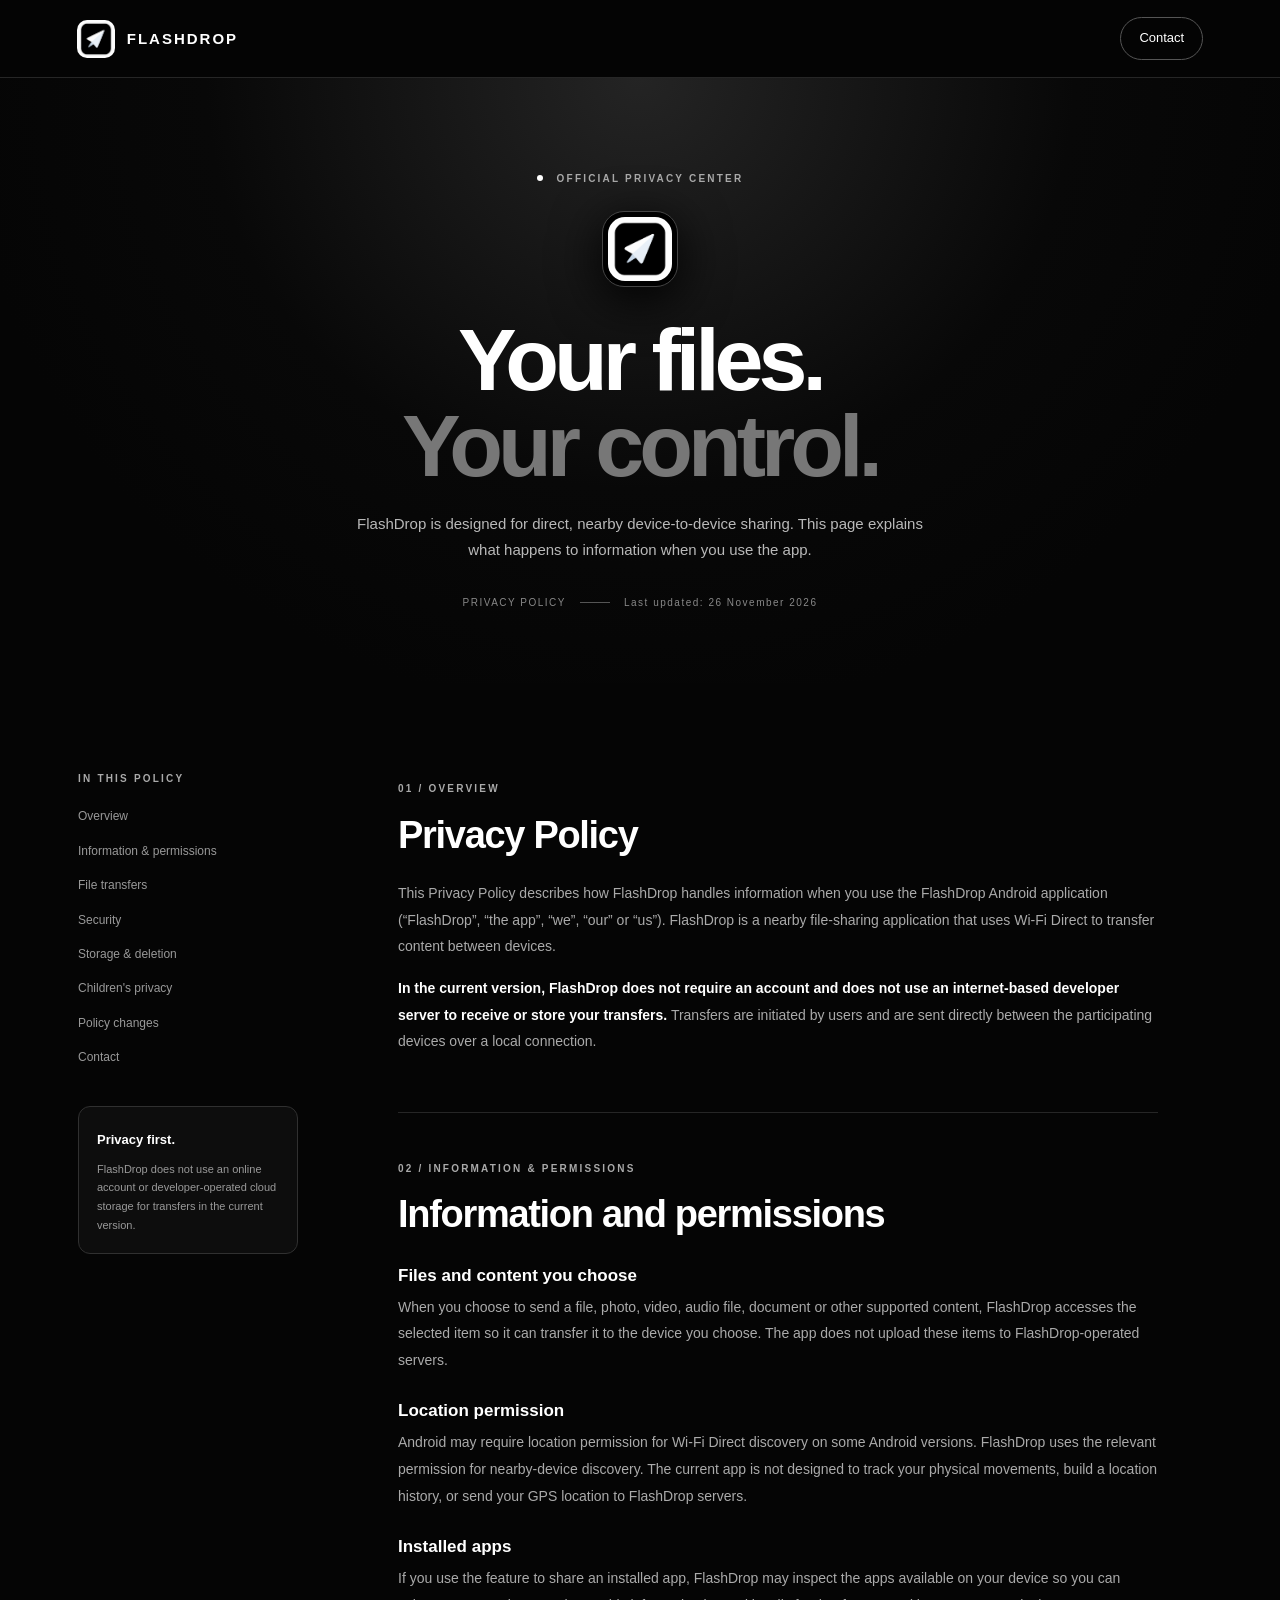
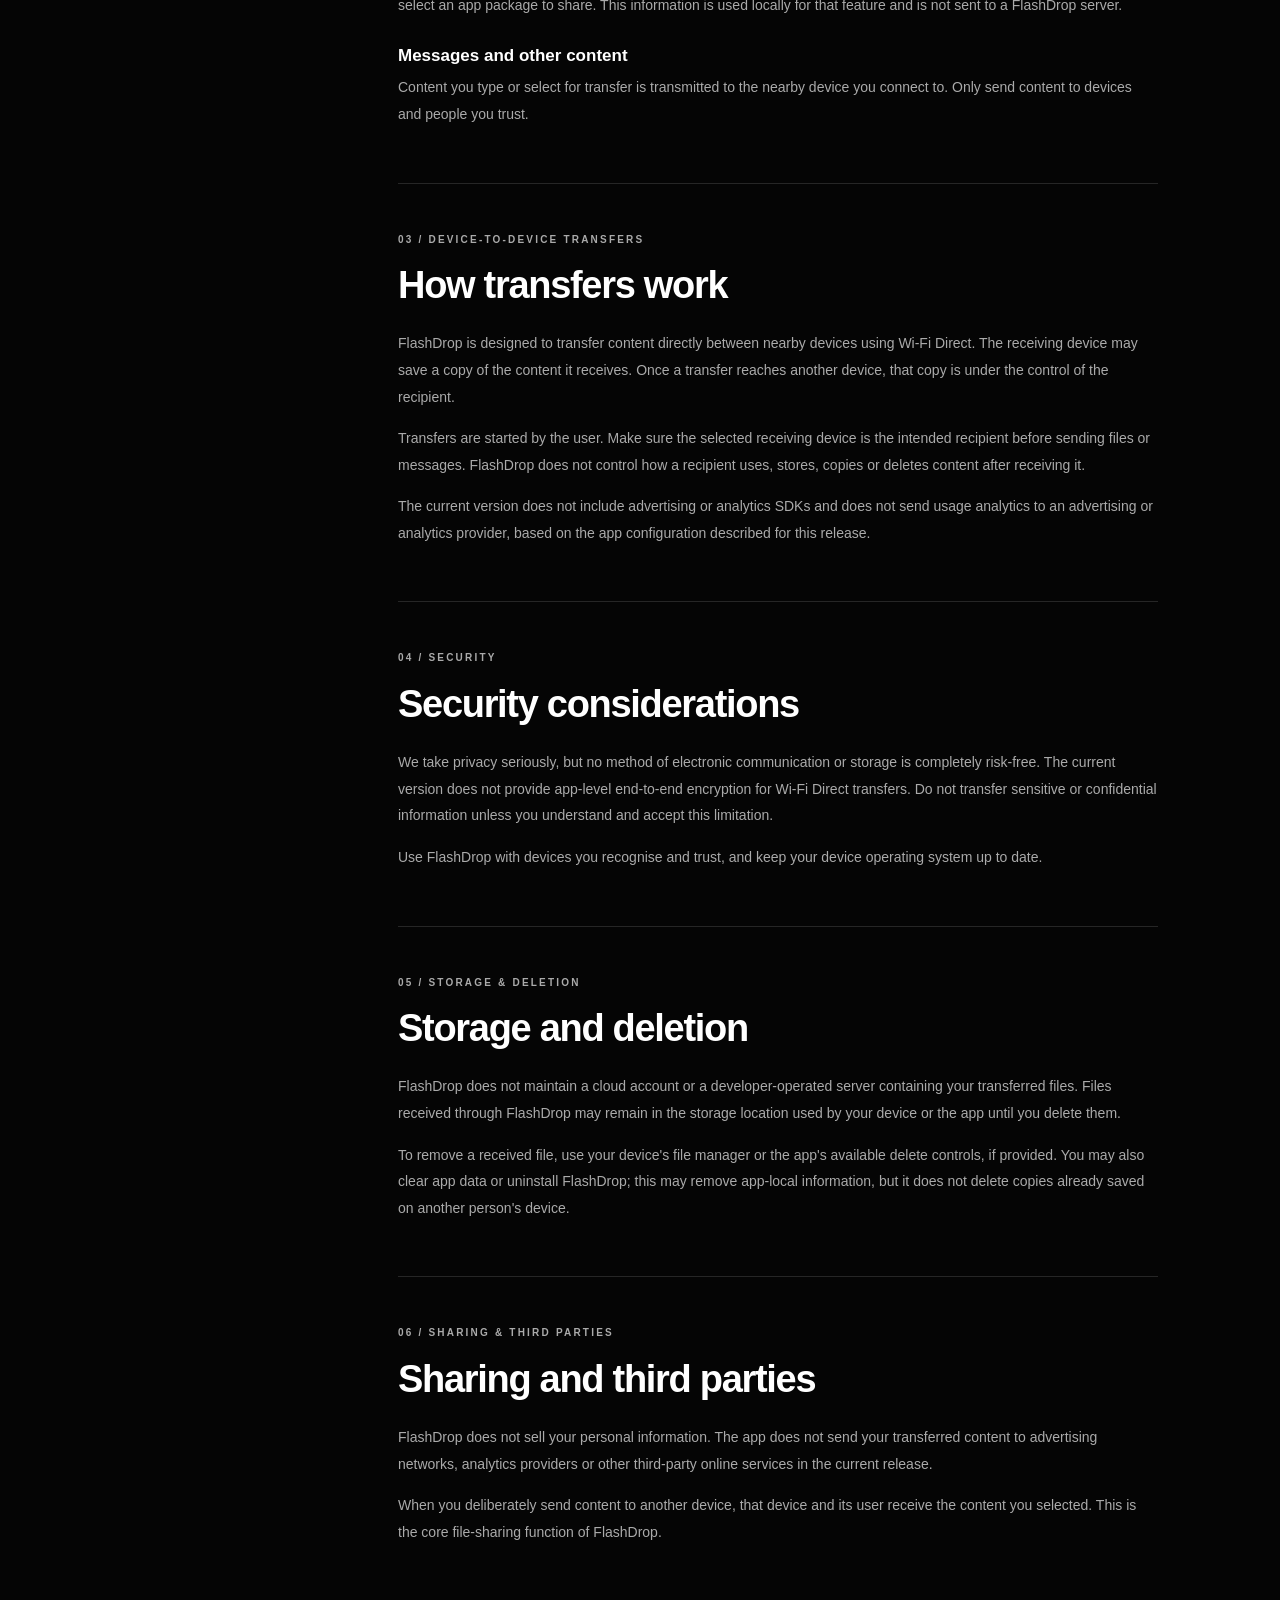
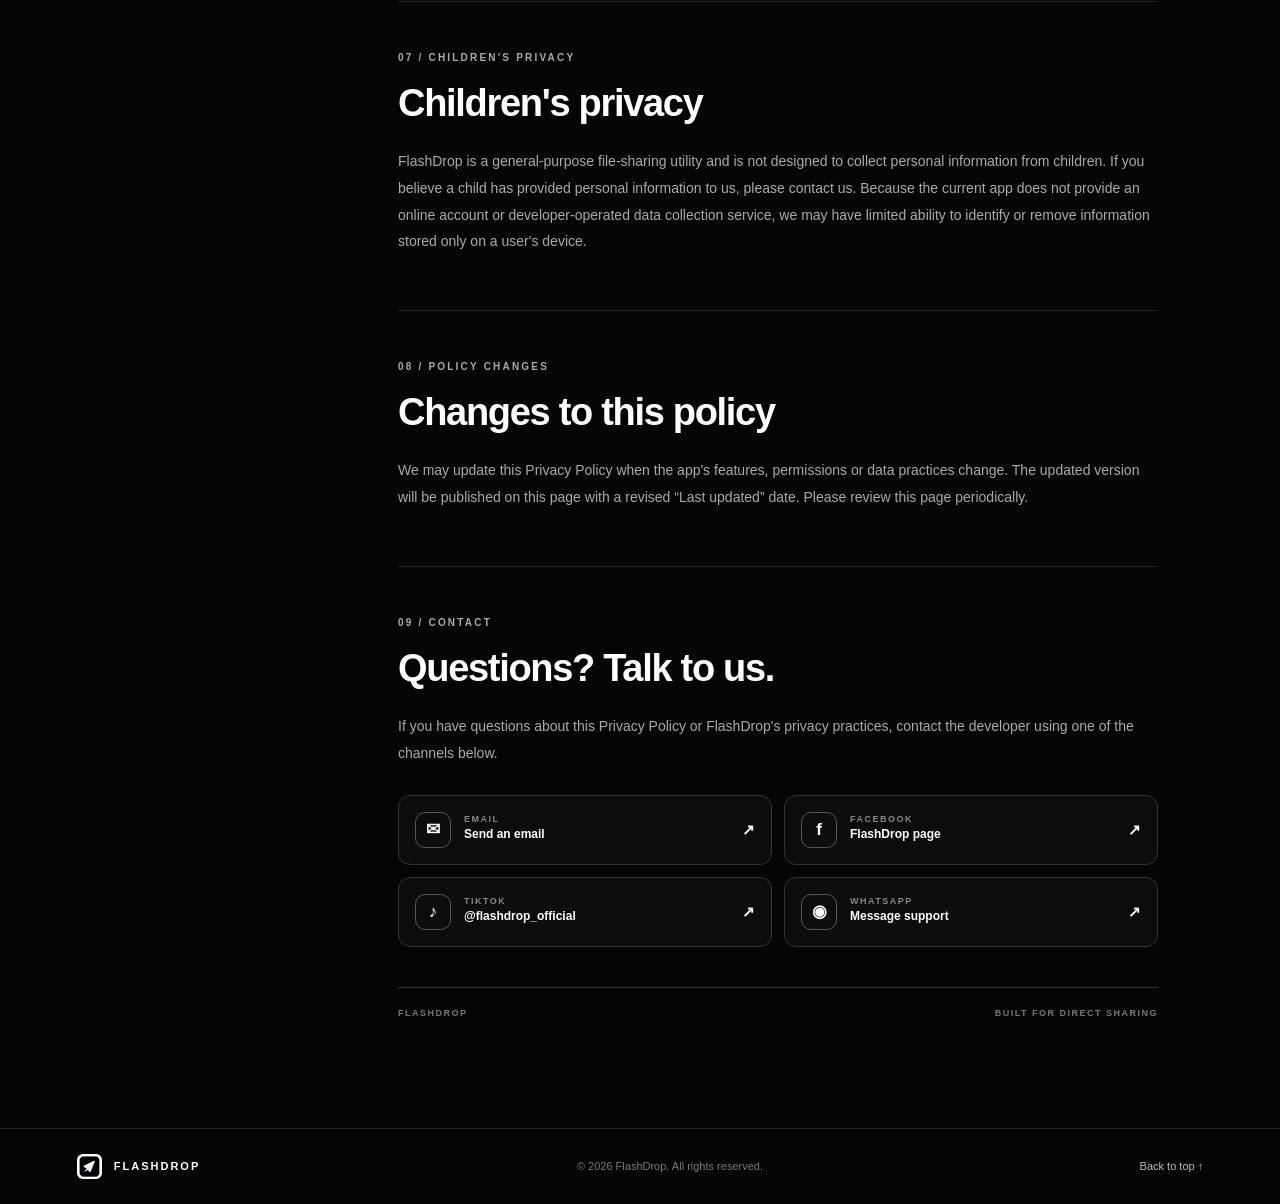
==== index.html @ a014af08 "Initial commit" ====
<!DOCTYPE html>
<html lang="en">
<head>
  <meta charset="UTF-8">
  <meta name="viewport" content="width=device-width, initial-scale=1.0">
  <meta name="theme-color" content="#000000">
  <meta name="description" content="FlashDrop Privacy Policy — learn how FlashDrop handles information and peer-to-peer file transfers.">
  <title>Privacy Policy | FlashDrop</title>
  <link rel="icon" href="assets/flashdrop-logo.jpg">
  <link rel="stylesheet" href="styles.css">
</head>
<body>
  <header class="topbar">
    <a class="brand" href="#top" aria-label="FlashDrop home">
      <img src="assets/flashdrop-logo.jpg" alt="FlashDrop logo">
      <span>FLASHDROP</span>
    </a>
    <a class="top-link" href="#contact">Contact</a>
  </header>

  <main id="top">
    <section class="hero">
      <div class="eyebrow"><span class="dot"></span> OFFICIAL PRIVACY CENTER</div>
      <div class="hero-mark"><img src="assets/flashdrop-logo.jpg" alt="FlashDrop app logo"></div>
      <h1>Your files.<br><span>Your control.</span></h1>
      <p class="hero-copy">FlashDrop is designed for direct, nearby device-to-device sharing. This page explains what happens to information when you use the app.</p>
      <div class="hero-meta"><span>PRIVACY POLICY</span><span class="meta-line"></span><span>Last updated: 26 November 2026</span></div>
    </section>

    <section class="policy-wrap">
      <aside class="side-note">
        <div class="side-label">IN THIS POLICY</div>
        <a href="#overview">Overview</a>
        <a href="#information">Information & permissions</a>
        <a href="#transfers">File transfers</a>
        <a href="#security">Security</a>
        <a href="#retention">Storage & deletion</a>
        <a href="#children">Children's privacy</a>
        <a href="#changes">Policy changes</a>
        <a href="#contact">Contact</a>
        <div class="side-card"><strong>Privacy first.</strong><p>FlashDrop does not use an online account or developer-operated cloud storage for transfers in the current version.</p></div>
      </aside>

      <article class="policy">
        <div class="policy-intro" id="overview">
          <span class="section-number">01 / OVERVIEW</span>
          <h2>Privacy Policy</h2>
          <p>This Privacy Policy describes how FlashDrop handles information when you use the FlashDrop Android application (“FlashDrop”, “the app”, “we”, “our” or “us”). FlashDrop is a nearby file-sharing application that uses Wi-Fi Direct to transfer content between devices.</p>
          <p><strong>In the current version, FlashDrop does not require an account and does not use an internet-based developer server to receive or store your transfers.</strong> Transfers are initiated by users and are sent directly between the participating devices over a local connection.</p>
        </div>

        <section id="information">
          <span class="section-number">02 / INFORMATION & PERMISSIONS</span>
          <h2>Information and permissions</h2>
          <h3>Files and content you choose</h3>
          <p>When you choose to send a file, photo, video, audio file, document or other supported content, FlashDrop accesses the selected item so it can transfer it to the device you choose. The app does not upload these items to FlashDrop-operated servers.</p>
          <h3>Location permission</h3>
          <p>Android may require location permission for Wi-Fi Direct discovery on some Android versions. FlashDrop uses the relevant permission for nearby-device discovery. The current app is not designed to track your physical movements, build a location history, or send your GPS location to FlashDrop servers.</p>
          <h3>Installed apps</h3>
          <p>If you use the feature to share an installed app, FlashDrop may inspect the apps available on your device so you can select an app package to share. This information is used locally for that feature and is not sent to a FlashDrop server.</p>
          <h3>Messages and other content</h3>
          <p>Content you type or select for transfer is transmitted to the nearby device you connect to. Only send content to devices and people you trust.</p>
        </section>

        <section id="transfers">
          <span class="section-number">03 / DEVICE-TO-DEVICE TRANSFERS</span>
          <h2>How transfers work</h2>
          <p>FlashDrop is designed to transfer content directly between nearby devices using Wi-Fi Direct. The receiving device may save a copy of the content it receives. Once a transfer reaches another device, that copy is under the control of the recipient.</p>
          <p>Transfers are started by the user. Make sure the selected receiving device is the intended recipient before sending files or messages. FlashDrop does not control how a recipient uses, stores, copies or deletes content after receiving it.</p>
          <p>The current version does not include advertising or analytics SDKs and does not send usage analytics to an advertising or analytics provider, based on the app configuration described for this release.</p>
        </section>

        <section id="security">
          <span class="section-number">04 / SECURITY</span>
          <h2>Security considerations</h2>
          <p>We take privacy seriously, but no method of electronic communication or storage is completely risk-free. The current version does not provide app-level end-to-end encryption for Wi-Fi Direct transfers. Do not transfer sensitive or confidential information unless you understand and accept this limitation.</p>
          <p>Use FlashDrop with devices you recognise and trust, and keep your device operating system up to date.</p>
        </section>

        <section id="retention">
          <span class="section-number">05 / STORAGE & DELETION</span>
          <h2>Storage and deletion</h2>
          <p>FlashDrop does not maintain a cloud account or a developer-operated server containing your transferred files. Files received through FlashDrop may remain in the storage location used by your device or the app until you delete them.</p>
          <p>To remove a received file, use your device's file manager or the app's available delete controls, if provided. You may also clear app data or uninstall FlashDrop; this may remove app-local information, but it does not delete copies already saved on another person's device.</p>
        </section>

        <section id="sharing">
          <span class="section-number">06 / SHARING & THIRD PARTIES</span>
          <h2>Sharing and third parties</h2>
          <p>FlashDrop does not sell your personal information. The app does not send your transferred content to advertising networks, analytics providers or other third-party online services in the current release.</p>
          <p>When you deliberately send content to another device, that device and its user receive the content you selected. This is the core file-sharing function of FlashDrop.</p>
        </section>

        <section id="children">
          <span class="section-number">07 / CHILDREN'S PRIVACY</span>
          <h2>Children's privacy</h2>
          <p>FlashDrop is a general-purpose file-sharing utility and is not designed to collect personal information from children. If you believe a child has provided personal information to us, please contact us. Because the current app does not provide an online account or developer-operated data collection service, we may have limited ability to identify or remove information stored only on a user's device.</p>
        </section>

        <section id="changes">
          <span class="section-number">08 / POLICY CHANGES</span>
          <h2>Changes to this policy</h2>
          <p>We may update this Privacy Policy when the app's features, permissions or data practices change. The updated version will be published on this page with a revised “Last updated” date. Please review this page periodically.</p>
        </section>

        <section id="contact" class="contact-section">
          <span class="section-number">09 / CONTACT</span>
          <h2>Questions? Talk to us.</h2>
          <p>If you have questions about this Privacy Policy or FlashDrop's privacy practices, contact the developer using one of the channels below.</p>
          <div class="contact-grid">
            <a class="contact-card" href="mailto:chamathneranjana854@gmail.com"><span class="contact-icon">✉</span><span><small>EMAIL</small><strong>Send an email</strong></span><b>↗</b></a>
            <a class="contact-card" href="https://www.facebook.com/profile.php?id=61594987511247" target="_blank" rel="noopener noreferrer"><span class="contact-icon">f</span><span><small>FACEBOOK</small><strong>FlashDrop page</strong></span><b>↗</b></a>
            <a class="contact-card" href="https://www.tiktok.com/@flashdrop_official" target="_blank" rel="noopener noreferrer"><span class="contact-icon">♪</span><span><small>TIKTOK</small><strong>@flashdrop_official</strong></span><b>↗</b></a>
            <a class="contact-card" href="https://wa.me/94726200190" target="_blank" rel="noopener noreferrer"><span class="contact-icon">◉</span><span><small>WHATSAPP</small><strong>Message support</strong></span><b>↗</b></a>
          </div>
        </section>
        <div class="policy-end"><span>FLASHDROP</span><span>BUILT FOR DIRECT SHARING</span></div>
      </article>
    </section>
  </main>

  <footer class="footer">
    <a class="footer-brand" href="#top"><img src="assets/flashdrop-logo.jpg" alt=""><span>FLASHDROP</span></a>
    <span>© <span id="year">2026</span> FlashDrop. All rights reserved.</span>
    <a href="#top">Back to top ↑</a>
  </footer>
  <script src="script.js"></script>
</body>
</html>
---- styles.css ----
:root{--black:#050505;--white:#fff;--muted:#a4a4a4;--line:#262626;--panel:#101010}
*{box-sizing:border-box}html{scroll-behavior:smooth;scroll-padding-top:90px}body{margin:0;background:var(--black);color:var(--white);font-family:Arial,Helvetica,sans-serif;line-height:1.7}a{color:inherit;text-decoration:none}.topbar{height:78px;padding:0 max(6vw,24px);display:flex;align-items:center;justify-content:space-between;border-bottom:1px solid var(--line);position:sticky;top:0;background:rgba(5,5,5,.94);backdrop-filter:blur(14px);z-index:10}.brand,.footer-brand{display:flex;align-items:center;gap:12px;font:700 15px Arial,Helvetica,sans-serif;letter-spacing:2px}.brand img{width:38px;height:38px;object-fit:cover;border-radius:10px}.top-link{font-size:13px;border:1px solid #555;padding:9px 18px;border-radius:30px;transition:.2s}.top-link:hover{background:#fff;color:#000}.hero{min-height:560px;padding:95px 24px 75px;text-align:center;display:flex;align-items:center;flex-direction:column;justify-content:center;background:radial-gradient(ellipse at 50% 0%,#242424 0%,#080808 48%,#050505 75%)}.eyebrow,.section-number,.side-label{font:600 10px Arial,Helvetica,sans-serif;letter-spacing:2.2px;color:#aaa}.dot{display:inline-block;width:6px;height:6px;background:#fff;border-radius:50%;margin:0 9px 1px 0}.hero-mark{width:76px;height:76px;border:1px solid #444;border-radius:22px;padding:5px;margin:27px 0 20px;background:#000;box-shadow:0 12px 50px #000}.hero-mark img{width:100%;height:100%;object-fit:cover;border-radius:17px}.hero h1{font:700 clamp(48px,8vw,88px)/.98 Arial,Helvetica,sans-serif;letter-spacing:-5px;margin:10px 0 22px}.hero h1 span{color:#777}.hero-copy{max-width:590px;color:#b9b9b9;font-size:15px;margin:0 auto}.hero-meta{display:flex;align-items:center;gap:14px;margin-top:35px;color:#888;font:500 10px Arial,Helvetica,sans-serif;letter-spacing:1.5px}.meta-line{height:1px;width:30px;background:#555}.policy-wrap{max-width:1180px;margin:0 auto;padding:90px 28px 110px;display:grid;grid-template-columns:220px minmax(0,760px);gap:100px;align-items:start}.side-note{position:sticky;top:112px;display:flex;flex-direction:column;gap:14px}.side-label{margin-bottom:8px}.side-note>a{font-size:12px;color:#999;transition:.2s}.side-note>a:hover{color:#fff;transform:translateX(3px)}.side-card{margin-top:24px;padding:18px;border:1px solid #303030;border-radius:12px;background:#0d0d0d}.side-card strong{font:600 13px Arial,Helvetica,sans-serif}.side-card p{font-size:11px;color:#999;margin:8px 0 0;line-height:1.7}.policy-intro{padding-bottom:42px;border-bottom:1px solid var(--line)}.policy h2{font:600 clamp(27px,4vw,38px)/1.2 Arial,Helvetica,sans-serif;letter-spacing:-1.3px;margin:12px 0 22px}.policy h3{font:600 17px Arial,Helvetica,sans-serif;margin:28px 0 8px}.policy p{font-size:14px;color:#aaa;line-height:1.9;margin:0 0 15px}.policy p strong{color:#fff;font-weight:600}.policy>section{padding:40px 0;border-bottom:1px solid var(--line)}.contact-section{border-bottom:0!important}.contact-grid{display:grid;grid-template-columns:1fr 1fr;gap:12px;margin-top:28px}.contact-card{display:flex;align-items:center;gap:13px;border:1px solid #333;border-radius:12px;padding:16px;background:#0c0c0c;transition:.2s}.contact-card:hover{background:#fff;color:#000;border-color:#fff;transform:translateY(-3px)}.contact-icon{width:36px;height:36px;border:1px solid #555;border-radius:10px;display:grid;place-items:center;font:700 17px Arial,Helvetica,sans-serif;flex-shrink:0}.contact-card>span:nth-child(2){display:flex;flex-direction:column;min-width:0}.contact-card small{font:600 9px Arial,Helvetica,sans-serif;letter-spacing:1.5px;color:#888}.contact-card strong{font-size:12px;white-space:nowrap;overflow:hidden;text-overflow:ellipsis}.contact-card>b{margin-left:auto;font-size:15px}.contact-card:hover small{color:#555}.policy-end{display:flex;justify-content:space-between;border-top:1px solid #333;padding-top:20px;color:#777;font:600 9px Arial,Helvetica,sans-serif;letter-spacing:1.5px}.footer{border-top:1px solid var(--line);padding:25px max(6vw,24px);display:flex;align-items:center;justify-content:space-between;color:#777;font-size:11px}.footer-brand{font-size:11px;color:#fff}.footer-brand img{width:25px;height:25px;border-radius:6px;object-fit:cover}.footer>a:last-child{color:#bbb}.footer>a:last-child:hover{color:#fff}
@media(max-width:800px){.policy-wrap{grid-template-columns:1fr;gap:45px;padding:60px 23px 75px}.side-note{position:static;display:grid;grid-template-columns:repeat(2,1fr);gap:10px 20px;padding:18px;border:1px solid #292929;border-radius:12px}.side-label{grid-column:1/-1}.side-note>a{font-size:11px}.side-card{grid-column:1/-1;margin-top:8px}.hero{min-height:500px;padding-top:75px}.hero h1{letter-spacing:-3px}.footer{gap:14px;flex-wrap:wrap}.footer>span{order:3;width:100%}}
@media(max-width:480px){.topbar{height:66px}.brand{font-size:13px}.hero{min-height:470px}.hero-copy{font-size:13px}.hero-meta{font-size:8px;gap:8px}.contact-grid{grid-template-columns:1fr}.policy p{font-size:13px}.policy-wrap{padding-left:18px;padding-right:18px}.footer{padding:22px 18px}}
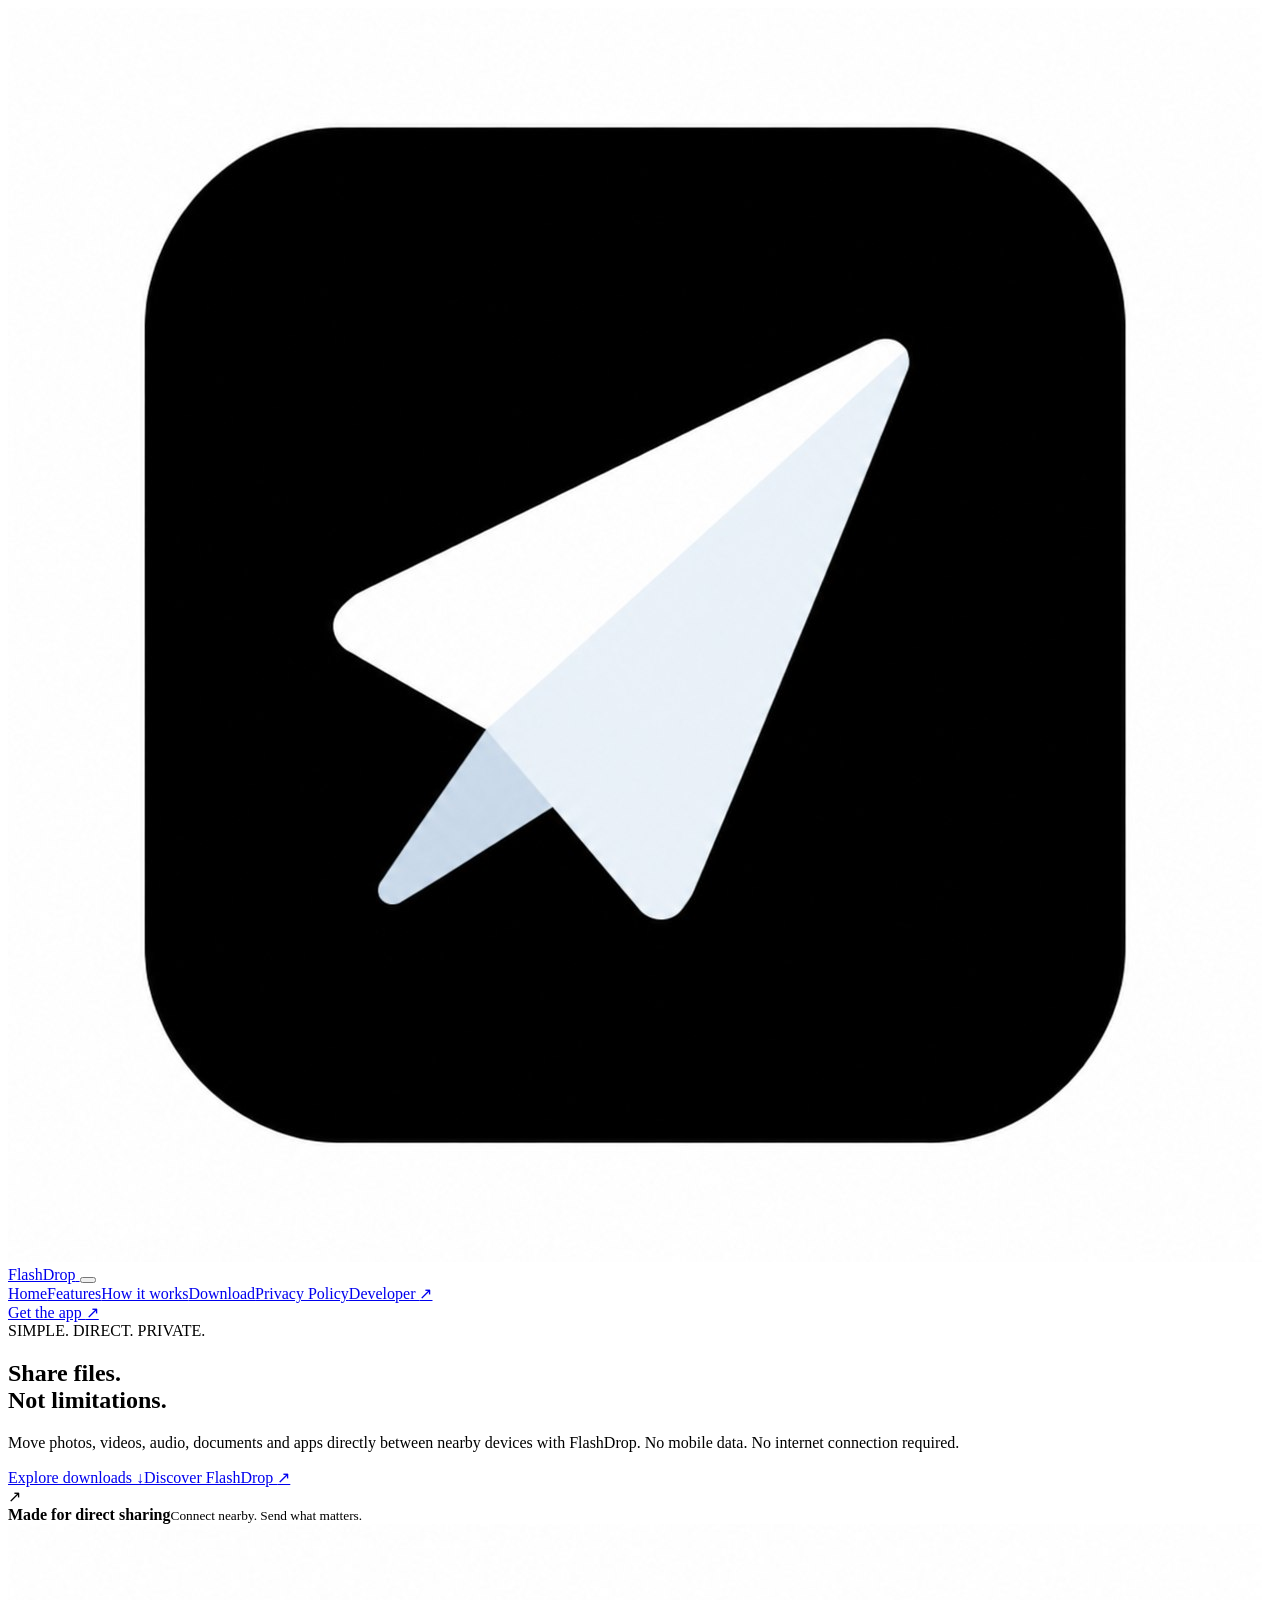
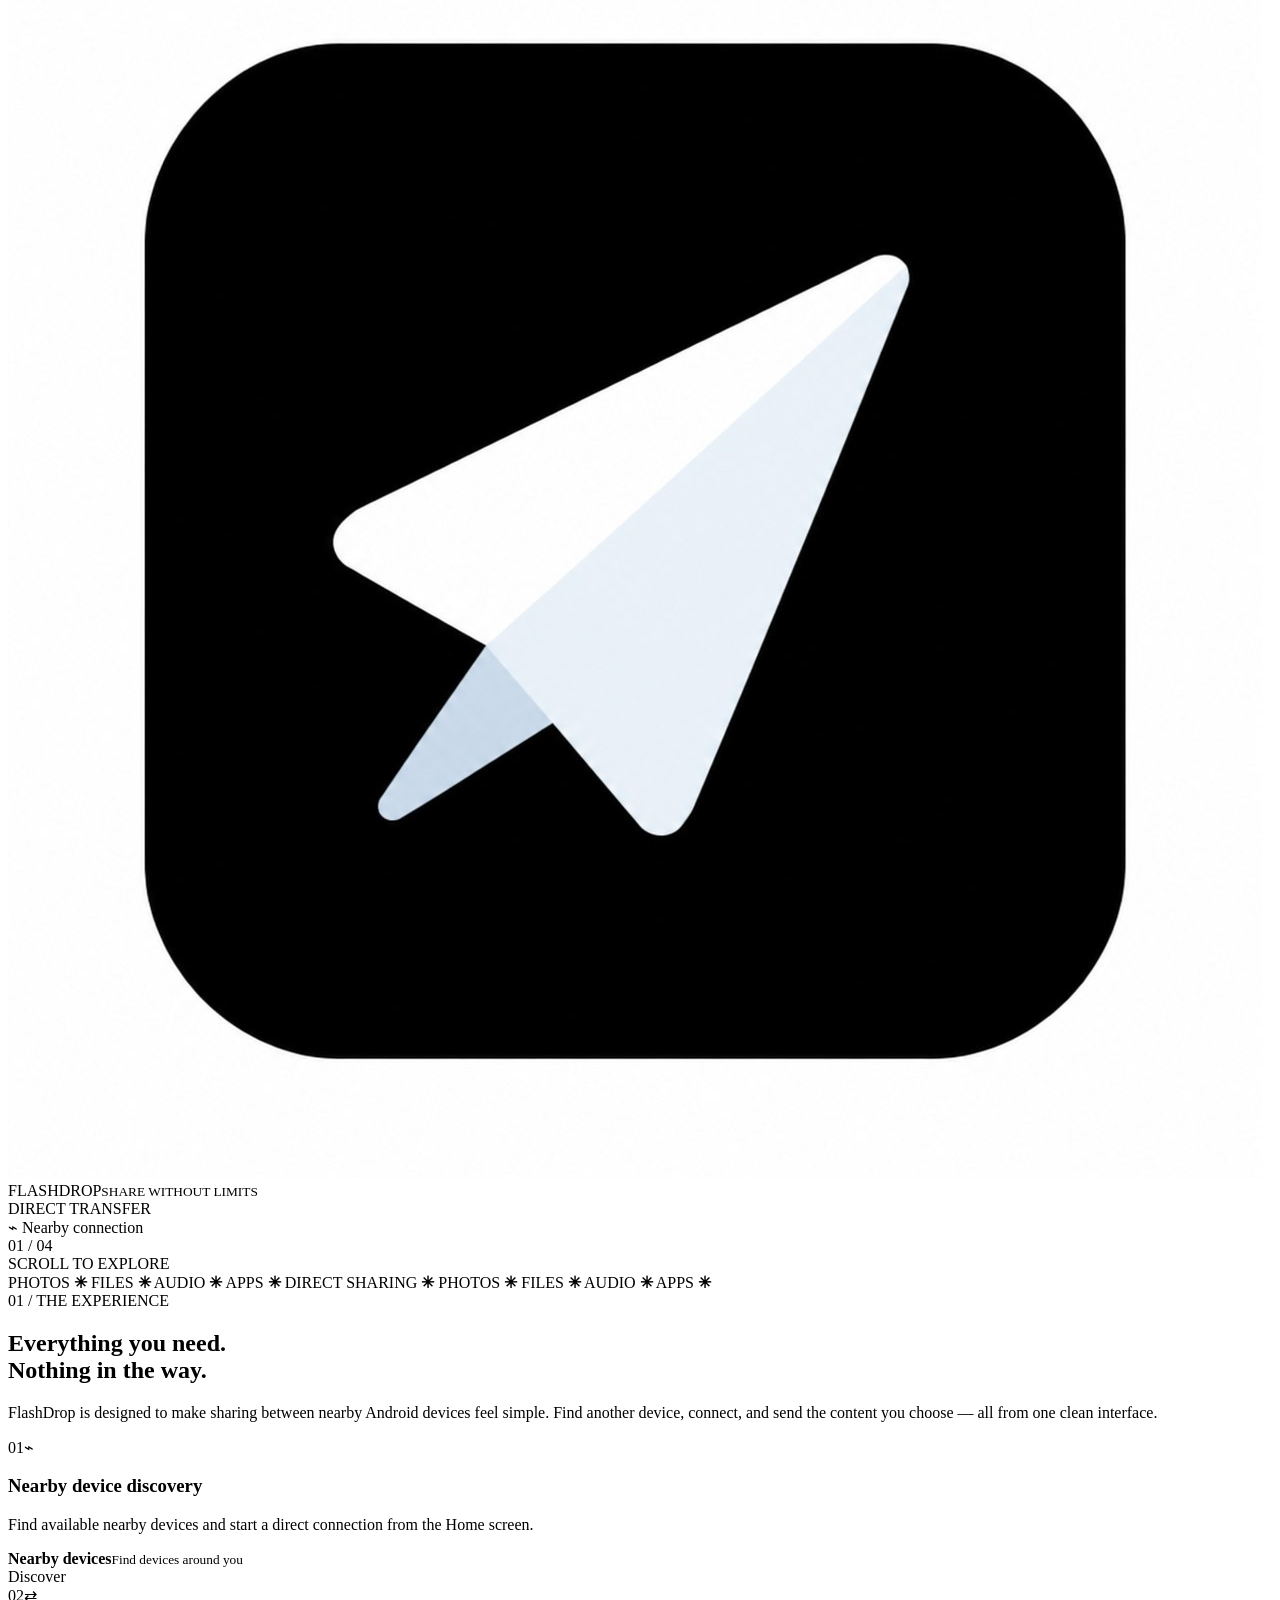
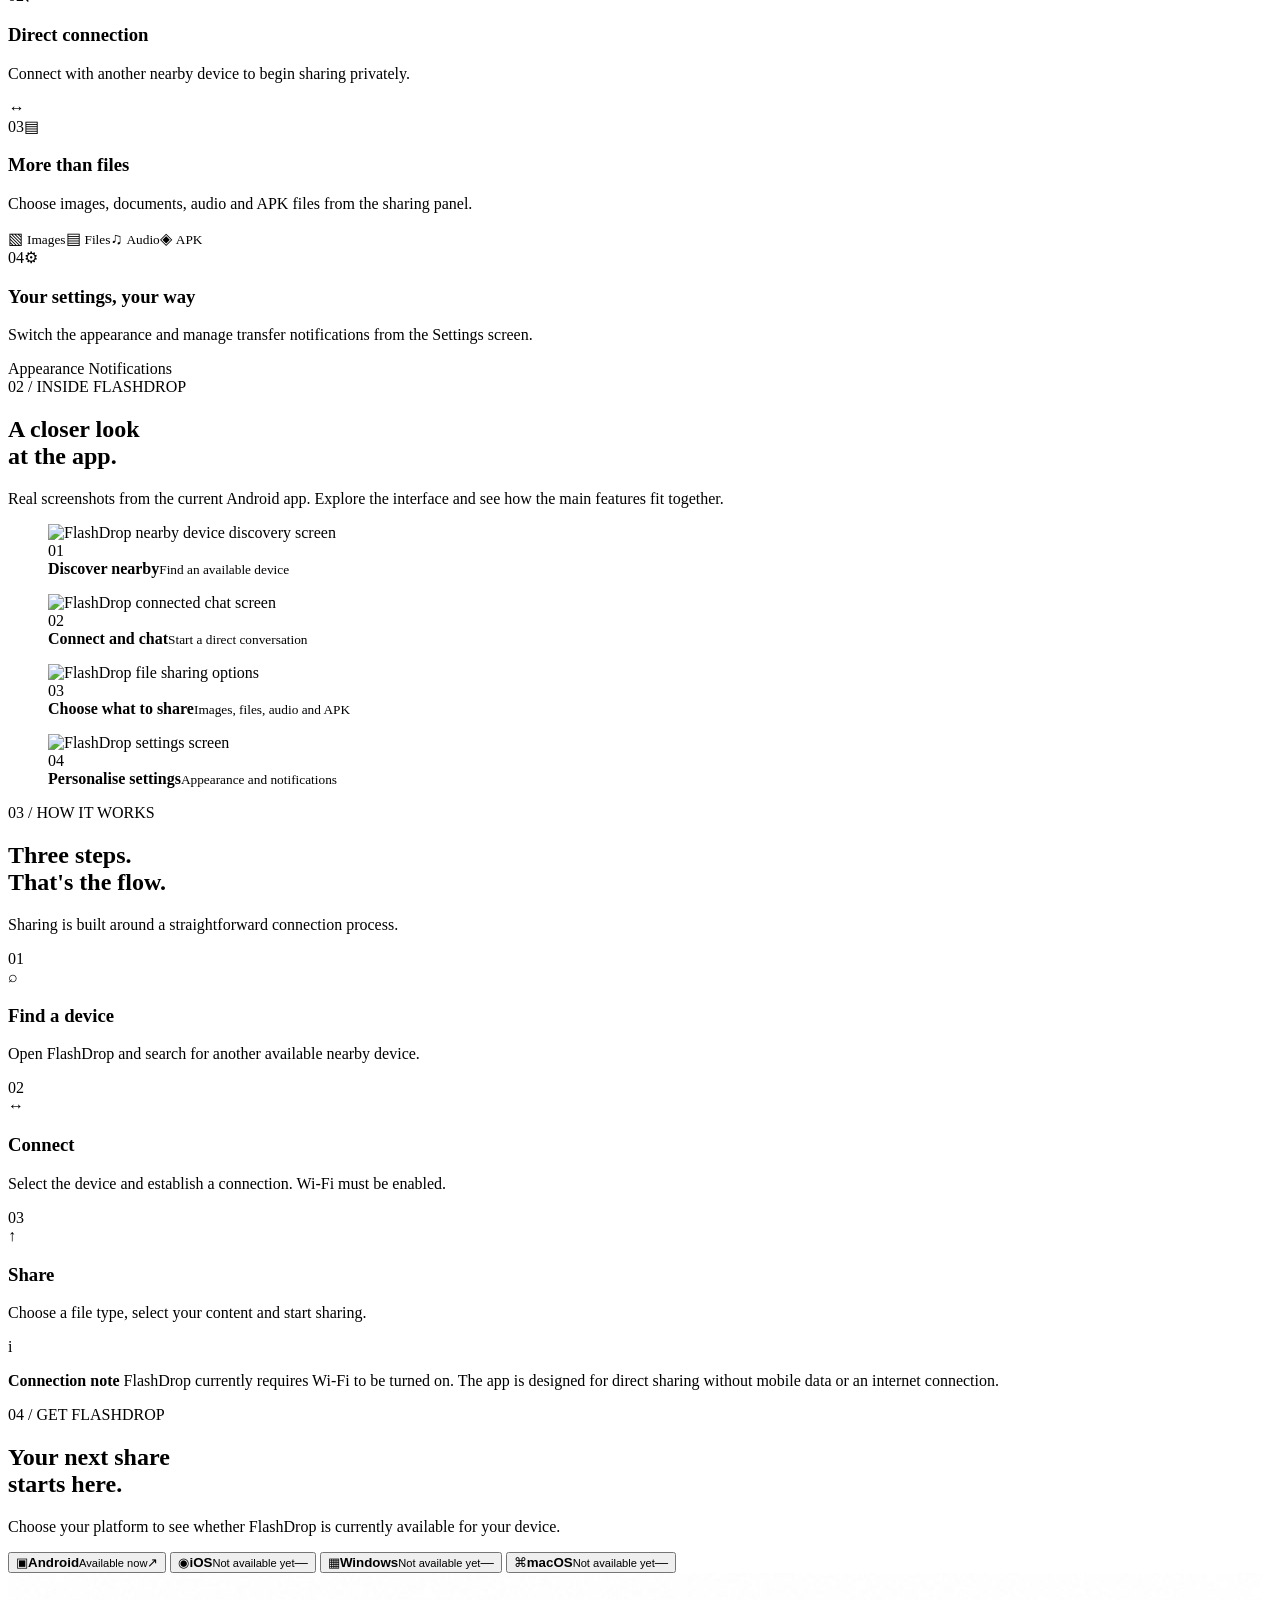
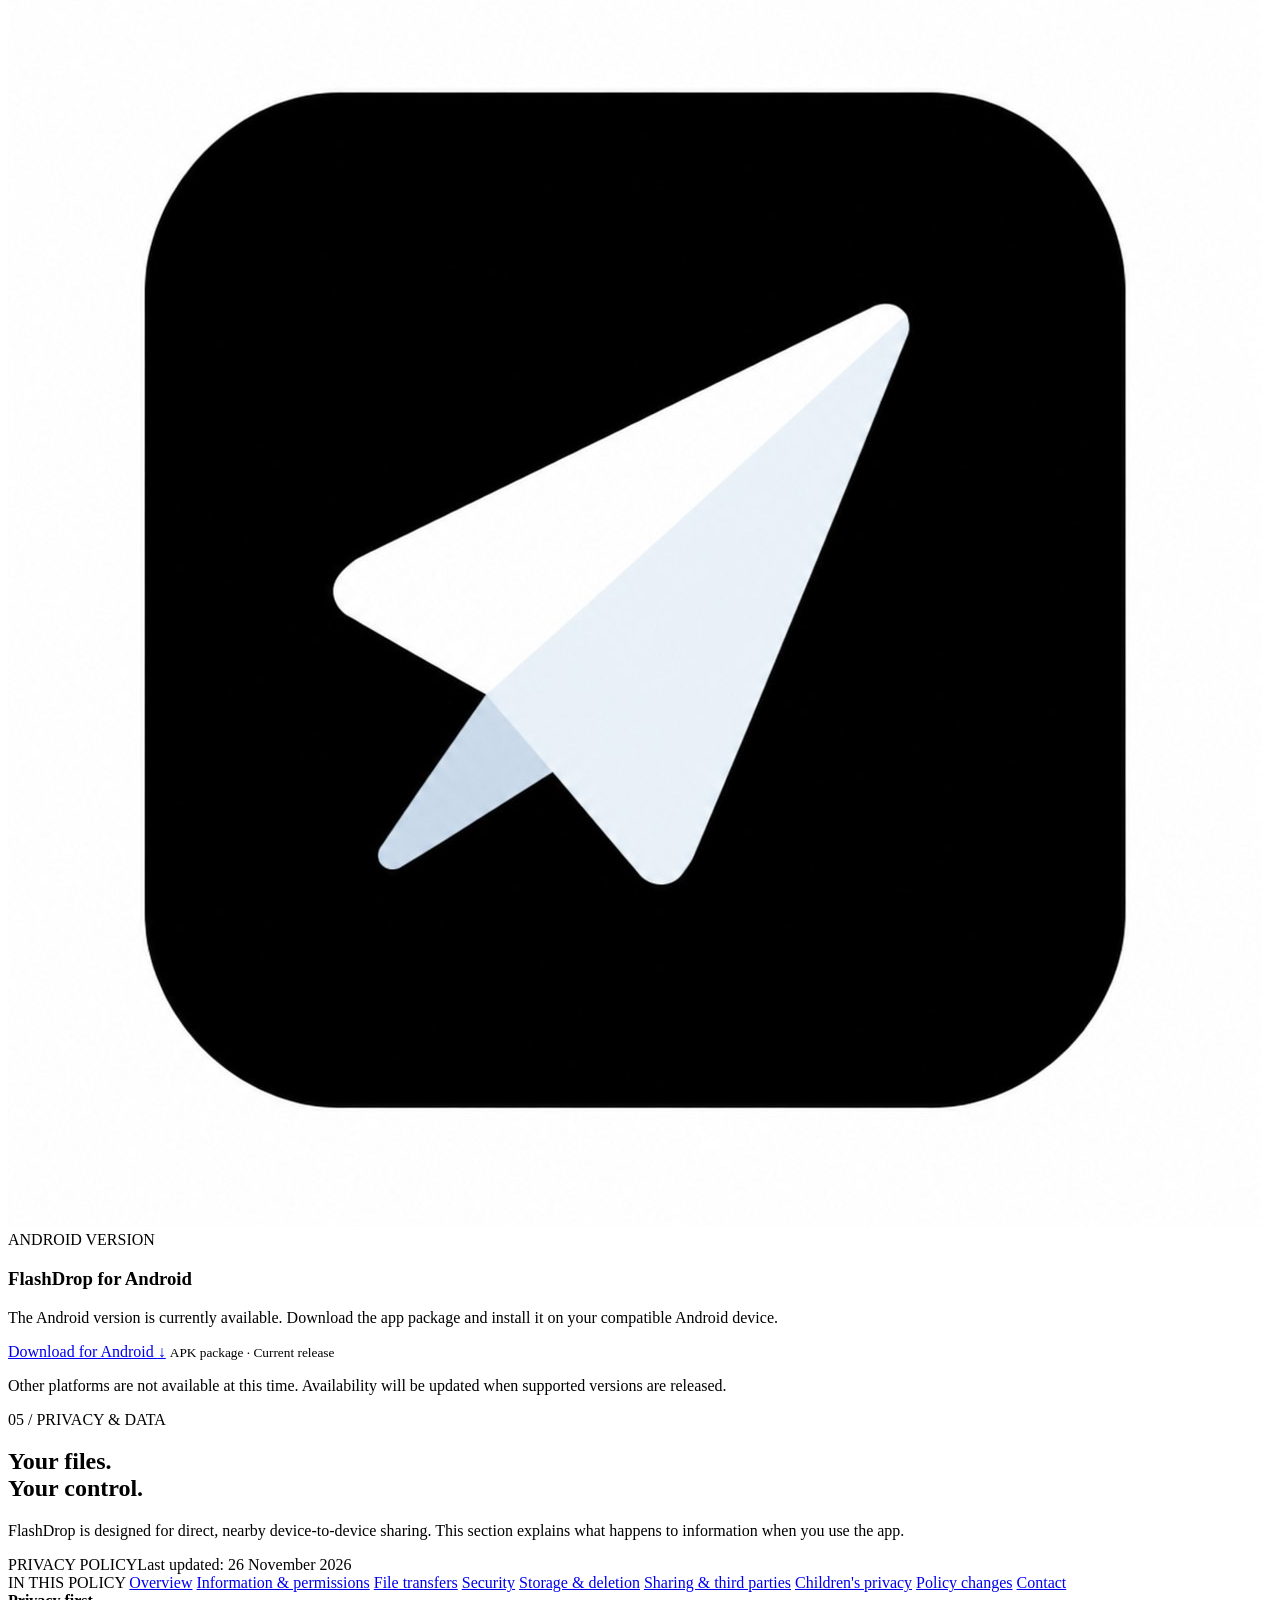
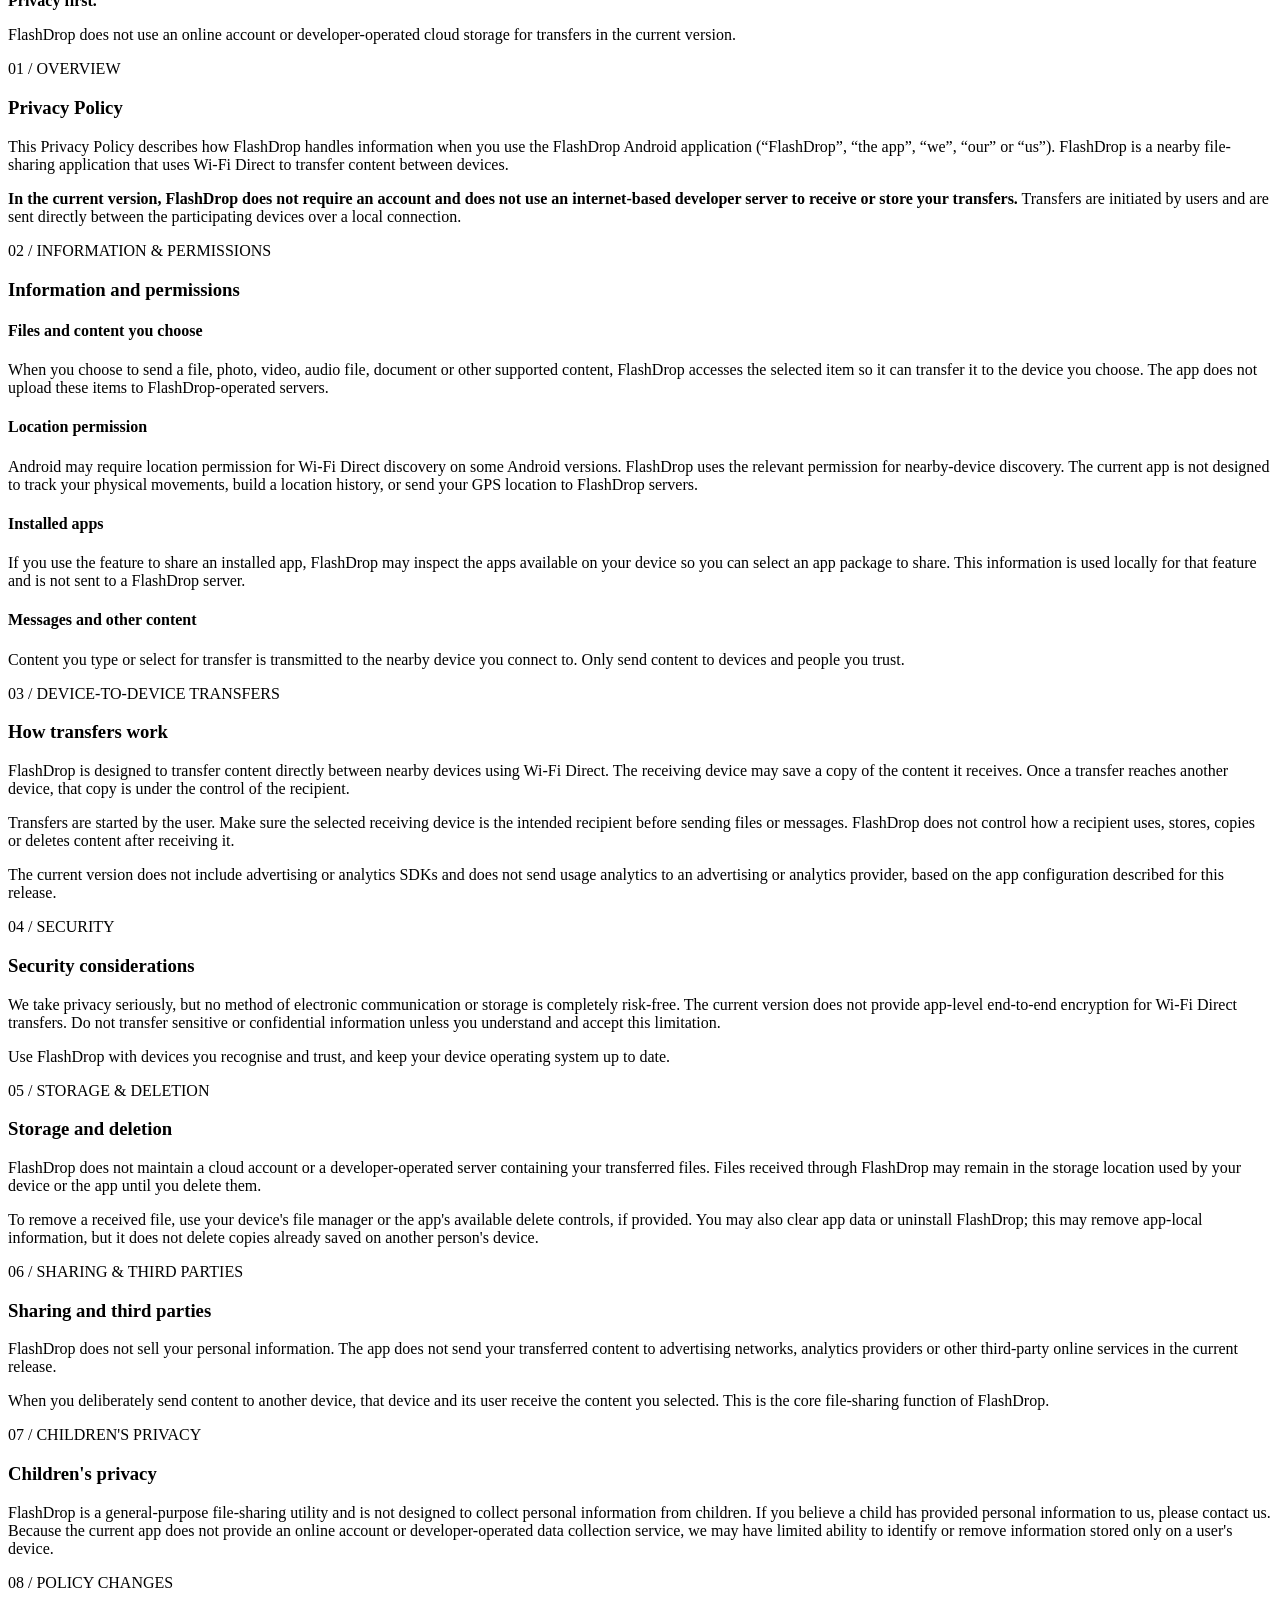
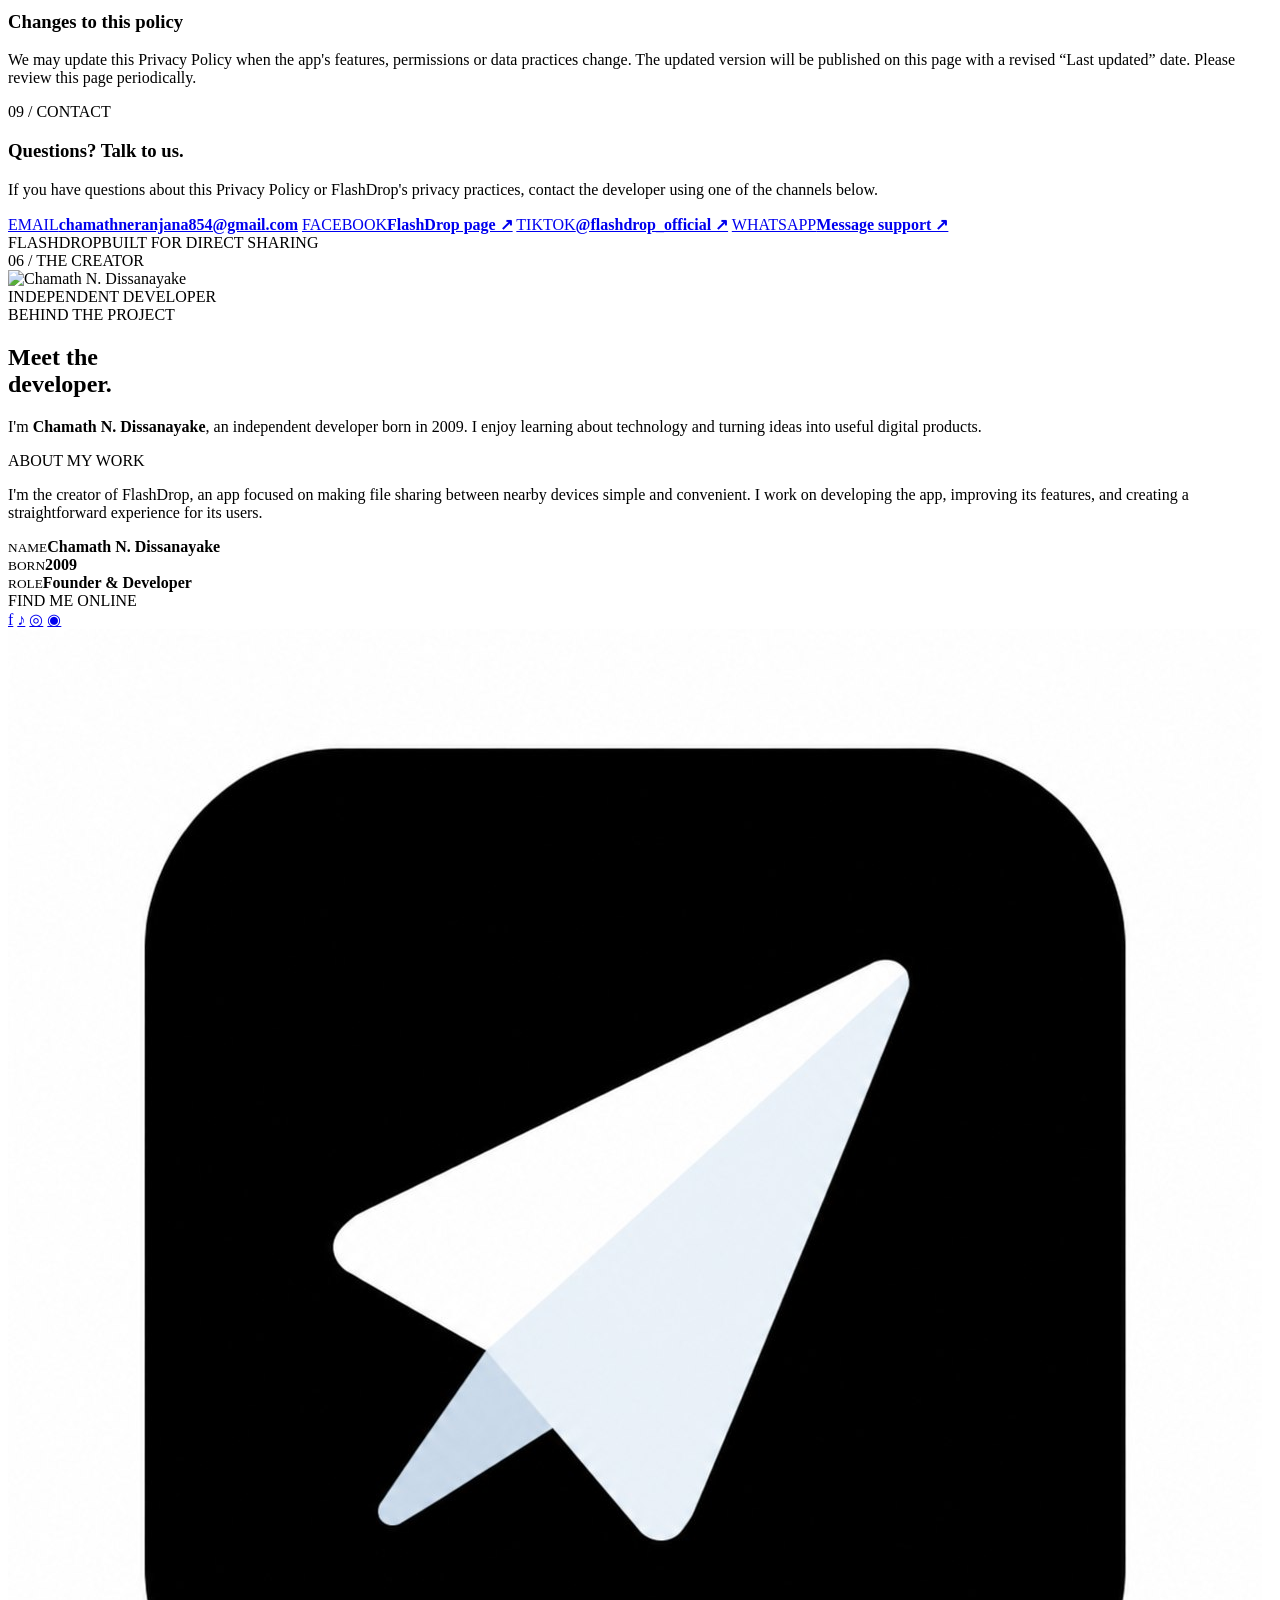
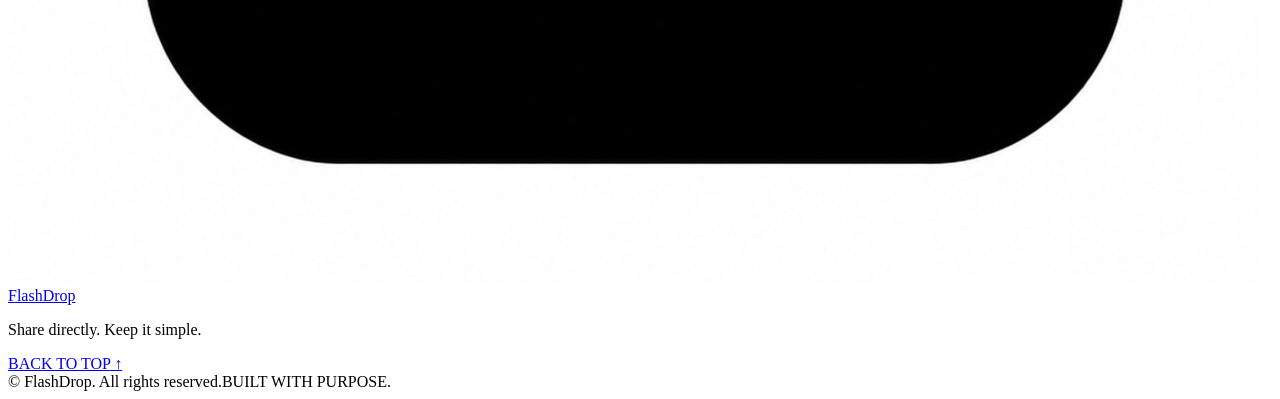
==== commit 0a7df8d9: "Update index.html" ====
--- a/index.html
+++ b/index.html
@@ -3,126 +3,228 @@
 <head>
   <meta charset="UTF-8">
   <meta name="viewport" content="width=device-width, initial-scale=1.0">
-  <meta name="theme-color" content="#000000">
-  <meta name="description" content="FlashDrop Privacy Policy — learn how FlashDrop handles information and peer-to-peer file transfers.">
-  <title>Privacy Policy | FlashDrop</title>
+  <meta name="theme-color" content="#050505">
+  <meta name="description" content="FlashDrop — share files, photos, audio and apps directly between nearby Android devices. No mobile data or internet connection required.">
+  <title>FlashDrop — Share Without Limits</title>
   <link rel="icon" href="assets/flashdrop-logo.jpg">
-  <link rel="stylesheet" href="styles.css">
+  <link rel="preconnect" href="https://fonts.googleapis.com">
+  <link rel="preconnect" href="https://fonts.gstatic.com" crossorigin>
+  <link href="https://fonts.googleapis.com/css2?family=DM+Sans:wght@400;500;600;700&family=Space+Grotesk:wght@400;500;600;700&display=swap" rel="stylesheet">
+  <link rel="stylesheet" href="style.css">
 </head>
 <body>
-  <header class="topbar">
-    <a class="brand" href="#top" aria-label="FlashDrop home">
-      <img src="assets/flashdrop-logo.jpg" alt="FlashDrop logo">
-      <span>FLASHDROP</span>
+  <div class="noise"></div>
+  <header class="site-header">
+    <a class="brand" href="#home" aria-label="FlashDrop home">
+      <img src="assets/flashdrop-logo.jpg" alt="FlashDrop logo"><span>FlashDrop</span>
     </a>
-    <a class="top-link" href="#contact">Contact</a>
+    <button class="menu-toggle" aria-label="Open navigation" aria-expanded="false"><i></i><i></i></button>
+    <nav class="nav-links">
+      <a class="active" href="#home">Home</a><a href="#features">Features</a><a href="#how">How it works</a><a href="#download">Download</a><a href="#privacy">Privacy Policy</a><a class="developer-link" href="#developer">Developer <span>↗</span></a>
+    </nav>
+    <a class="nav-cta" href="#download">Get the app <span>↗</span></a>
   </header>
 
-  <main id="top">
-    <section class="hero">
-      <div class="eyebrow"><span class="dot"></span> OFFICIAL PRIVACY CENTER</div>
-      <div class="hero-mark"><img src="assets/flashdrop-logo.jpg" alt="FlashDrop app logo"></div>
-      <h1>Your files.<br><span>Your control.</span></h1>
-      <p class="hero-copy">FlashDrop is designed for direct, nearby device-to-device sharing. This page explains what happens to information when you use the app.</p>
-      <div class="hero-meta"><span>PRIVACY POLICY</span><span class="meta-line"></span><span>Last updated: 26 November 2026</span></div>
-    </section>
-
-    <section class="policy-wrap">
-      <aside class="side-note">
-        <div class="side-label">IN THIS POLICY</div>
-        <a href="#overview">Overview</a>
-        <a href="#information">Information & permissions</a>
-        <a href="#transfers">File transfers</a>
-        <a href="#security">Security</a>
-        <a href="#retention">Storage & deletion</a>
-        <a href="#children">Children's privacy</a>
-        <a href="#changes">Policy changes</a>
-        <a href="#contact">Contact</a>
-        <div class="side-card"><strong>Privacy first.</strong><p>FlashDrop does not use an online account or developer-operated cloud storage for transfers in the current version.</p></div>
-      </aside>
-
-      <article class="policy">
-        <div class="policy-intro" id="overview">
-          <span class="section-number">01 / OVERVIEW</span>
-          <h2>Privacy Policy</h2>
-          <p>This Privacy Policy describes how FlashDrop handles information when you use the FlashDrop Android application (“FlashDrop”, “the app”, “we”, “our” or “us”). FlashDrop is a nearby file-sharing application that uses Wi-Fi Direct to transfer content between devices.</p>
-          <p><strong>In the current version, FlashDrop does not require an account and does not use an internet-based developer server to receive or store your transfers.</strong> Transfers are initiated by users and are sent directly between the participating devices over a local connection.</p>
-        </div>
-
-        <section id="information">
-          <span class="section-number">02 / INFORMATION & PERMISSIONS</span>
-          <h2>Information and permissions</h2>
-          <h3>Files and content you choose</h3>
-          <p>When you choose to send a file, photo, video, audio file, document or other supported content, FlashDrop accesses the selected item so it can transfer it to the device you choose. The app does not upload these items to FlashDrop-operated servers.</p>
-          <h3>Location permission</h3>
-          <p>Android may require location permission for Wi-Fi Direct discovery on some Android versions. FlashDrop uses the relevant permission for nearby-device discovery. The current app is not designed to track your physical movements, build a location history, or send your GPS location to FlashDrop servers.</p>
-          <h3>Installed apps</h3>
-          <p>If you use the feature to share an installed app, FlashDrop may inspect the apps available on your device so you can select an app package to share. This information is used locally for that feature and is not sent to a FlashDrop server.</p>
-          <h3>Messages and other content</h3>
-          <p>Content you type or select for transfer is transmitted to the nearby device you connect to. Only send content to devices and people you trust.</p>
-        </section>
-
-        <section id="transfers">
-          <span class="section-number">03 / DEVICE-TO-DEVICE TRANSFERS</span>
-          <h2>How transfers work</h2>
-          <p>FlashDrop is designed to transfer content directly between nearby devices using Wi-Fi Direct. The receiving device may save a copy of the content it receives. Once a transfer reaches another device, that copy is under the control of the recipient.</p>
-          <p>Transfers are started by the user. Make sure the selected receiving device is the intended recipient before sending files or messages. FlashDrop does not control how a recipient uses, stores, copies or deletes content after receiving it.</p>
-          <p>The current version does not include advertising or analytics SDKs and does not send usage analytics to an advertising or analytics provider, based on the app configuration described for this release.</p>
-        </section>
-
-        <section id="security">
-          <span class="section-number">04 / SECURITY</span>
-          <h2>Security considerations</h2>
-          <p>We take privacy seriously, but no method of electronic communication or storage is completely risk-free. The current version does not provide app-level end-to-end encryption for Wi-Fi Direct transfers. Do not transfer sensitive or confidential information unless you understand and accept this limitation.</p>
-          <p>Use FlashDrop with devices you recognise and trust, and keep your device operating system up to date.</p>
-        </section>
-
-        <section id="retention">
-          <span class="section-number">05 / STORAGE & DELETION</span>
-          <h2>Storage and deletion</h2>
-          <p>FlashDrop does not maintain a cloud account or a developer-operated server containing your transferred files. Files received through FlashDrop may remain in the storage location used by your device or the app until you delete them.</p>
-          <p>To remove a received file, use your device's file manager or the app's available delete controls, if provided. You may also clear app data or uninstall FlashDrop; this may remove app-local information, but it does not delete copies already saved on another person's device.</p>
-        </section>
-
-        <section id="sharing">
-          <span class="section-number">06 / SHARING & THIRD PARTIES</span>
-          <h2>Sharing and third parties</h2>
-          <p>FlashDrop does not sell your personal information. The app does not send your transferred content to advertising networks, analytics providers or other third-party online services in the current release.</p>
-          <p>When you deliberately send content to another device, that device and its user receive the content you selected. This is the core file-sharing function of FlashDrop.</p>
-        </section>
-
-        <section id="children">
-          <span class="section-number">07 / CHILDREN'S PRIVACY</span>
-          <h2>Children's privacy</h2>
-          <p>FlashDrop is a general-purpose file-sharing utility and is not designed to collect personal information from children. If you believe a child has provided personal information to us, please contact us. Because the current app does not provide an online account or developer-operated data collection service, we may have limited ability to identify or remove information stored only on a user's device.</p>
-        </section>
-
-        <section id="changes">
-          <span class="section-number">08 / POLICY CHANGES</span>
-          <h2>Changes to this policy</h2>
-          <p>We may update this Privacy Policy when the app's features, permissions or data practices change. The updated version will be published on this page with a revised “Last updated” date. Please review this page periodically.</p>
-        </section>
-
-        <section id="contact" class="contact-section">
-          <span class="section-number">09 / CONTACT</span>
-          <h2>Questions? Talk to us.</h2>
-          <p>If you have questions about this Privacy Policy or FlashDrop's privacy practices, contact the developer using one of the channels below.</p>
-          <div class="contact-grid">
-            <a class="contact-card" href="mailto:chamathneranjana854@gmail.com"><span class="contact-icon">✉</span><span><small>EMAIL</small><strong>Send an email</strong></span><b>↗</b></a>
-            <a class="contact-card" href="https://www.facebook.com/profile.php?id=61594987511247" target="_blank" rel="noopener noreferrer"><span class="contact-icon">f</span><span><small>FACEBOOK</small><strong>FlashDrop page</strong></span><b>↗</b></a>
-            <a class="contact-card" href="https://www.tiktok.com/@flashdrop_official" target="_blank" rel="noopener noreferrer"><span class="contact-icon">♪</span><span><small>TIKTOK</small><strong>@flashdrop_official</strong></span><b>↗</b></a>
-            <a class="contact-card" href="https://wa.me/94726200190" target="_blank" rel="noopener noreferrer"><span class="contact-icon">◉</span><span><small>WHATSAPP</small><strong>Message support</strong></span><b>↗</b></a>
+  <main>
+    <section class="hero section-wrap" id="home">
+      <div class="hero-copy">
+        <div class="eyebrow"><span class="pulse"></span> SIMPLE. DIRECT. PRIVATE.</div>
+        <h1>Share files.<br><span>Not limitations.</span></h1>
+        <p class="hero-lead">Move photos, videos, audio, documents and apps directly between nearby devices with FlashDrop. No mobile data. No internet connection required.</p>
+        <div class="hero-actions"><a class="button button-light" href="#download">Explore downloads <span>↓</span></a><a class="text-link" href="#features">Discover FlashDrop <span>↗</span></a></div>
+        <div class="hero-proof"><div class="proof-icon">↗</div><div><strong>Made for direct sharing</strong><small>Connect nearby. Send what matters.</small></div></div>
+      </div>
+      <div class="hero-art">
+        <div class="orbit orbit-one"></div><div class="orbit orbit-two"></div>
+        <div class="hero-glow"></div>
+        <div class="hero-logo-card"><img src="assets/flashdrop-logo.jpg" alt="FlashDrop paper-plane logo"><span>FLASHDROP</span><small>SHARE WITHOUT LIMITS</small></div>
+        <div class="floating-tag tag-top"><span class="tag-dot"></span> DIRECT TRANSFER</div>
+        <div class="floating-tag tag-bottom"><span>⌁</span> Nearby connection</div>
+        <div class="hero-index">01 <span> / 04</span></div>
+      </div>
+      <div class="scroll-note"><span></span> SCROLL TO EXPLORE</div>
+    </section>
+
+    <section class="ticker" aria-label="FlashDrop capabilities"><div>PHOTOS <b>✳</b> FILES <b>✳</b> AUDIO <b>✳</b> APPS <b>✳</b> DIRECT SHARING <b>✳</b> PHOTOS <b>✳</b> FILES <b>✳</b> AUDIO <b>✳</b> APPS <b>✳</b></div></section>
+
+    <section class="intro section-wrap" id="features">
+      <div class="section-kicker">01 / THE EXPERIENCE</div>
+      <div class="intro-grid"><h2>Everything you need.<br><span>Nothing in the way.</span></h2><p>FlashDrop is designed to make sharing between nearby Android devices feel simple. Find another device, connect, and send the content you choose — all from one clean interface.</p></div>
+      <div class="feature-grid">
+        <article class="feature-card feature-wide"><div class="feature-top"><span class="feature-number">01</span><span class="feature-symbol">⌁</span></div><h3>Nearby device discovery</h3><p>Find available nearby devices and start a direct connection from the Home screen.</p><div class="mini-ui"><span class="mini-wave"></span><div><b>Nearby devices</b><small>Find devices around you</small></div><span class="mini-pill">Discover</span></div></article>
+        <article class="feature-card"><div class="feature-top"><span class="feature-number">02</span><span class="feature-symbol">⇄</span></div><h3>Direct connection</h3><p>Connect with another nearby device to begin sharing privately.</p><div class="connection-art"><span></span><i>↔</i><span></span></div></article>
+        <article class="feature-card"><div class="feature-top"><span class="feature-number">03</span><span class="feature-symbol">▤</span></div><h3>More than files</h3><p>Choose images, documents, audio and APK files from the sharing panel.</p><div class="file-types"><span>▧ <small>Images</small></span><span>▤ <small>Files</small></span><span>♫ <small>Audio</small></span><span>◈ <small>APK</small></span></div></article>
+        <article class="feature-card feature-wide feature-settings"><div class="feature-top"><span class="feature-number">04</span><span class="feature-symbol">⚙</span></div><h3>Your settings, your way</h3><p>Switch the appearance and manage transfer notifications from the Settings screen.</p><div class="settings-preview"><span>Appearance <b class="switch on"></b></span><span>Notifications <b class="switch on"></b></span></div></article>
+      </div>
+    </section>
+
+    <section class="screens-section">
+      <div class="section-wrap">
+        <div class="section-kicker">02 / INSIDE FLASHDROP</div>
+        <div class="screens-heading"><h2>A closer look<br><span>at the app.</span></h2><p>Real screenshots from the current Android app. Explore the interface and see how the main features fit together.</p></div>
+        <div class="screens-grid">
+          <figure class="screen-card screen-large"><img src="assets/app-screen-2.jpg" alt="FlashDrop nearby device discovery screen"><figcaption><span>01</span><div><b>Discover nearby</b><small>Find an available device</small></div></figcaption></figure>
+          <figure class="screen-card"><img src="assets/app-screen-3.jpg" alt="FlashDrop connected chat screen"><figcaption><span>02</span><div><b>Connect and chat</b><small>Start a direct conversation</small></div></figcaption></figure>
+          <figure class="screen-card"><img src="assets/app-screen-4.jpg" alt="FlashDrop file sharing options"><figcaption><span>03</span><div><b>Choose what to share</b><small>Images, files, audio and APK</small></div></figcaption></figure>
+          <figure class="screen-card"><img src="assets/app-screen-5.jpg" alt="FlashDrop settings screen"><figcaption><span>04</span><div><b>Personalise settings</b><small>Appearance and notifications</small></div></figure>
+        </div>
+      </div>
+    </section>
+
+    <section class="how-section section-wrap" id="how">
+      <div class="section-kicker">03 / HOW IT WORKS</div>
+      <div class="how-heading"><h2>Three steps.<br><span>That's the flow.</span></h2><p>Sharing is built around a straightforward connection process.</p></div>
+      <div class="steps">
+        <article><span class="step-count">01</span><div class="step-icon">⌕</div><h3>Find a device</h3><p>Open FlashDrop and search for another available nearby device.</p></article>
+        <div class="step-line"></div>
+        <article><span class="step-count">02</span><div class="step-icon">↔</div><h3>Connect</h3><p>Select the device and establish a connection. Wi-Fi must be enabled.</p></article>
+        <div class="step-line"></div>
+        <article><span class="step-count">03</span><div class="step-icon">↑</div><h3>Share</h3><p>Choose a file type, select your content and start sharing.</p></article>
+      </div>
+      <div class="note-strip"><span>i</span><p><b>Connection note</b> FlashDrop currently requires Wi-Fi to be turned on. The app is designed for direct sharing without mobile data or an internet connection.</p></div>
+    </section>
+
+    <section class="download-section" id="download">
+      <div class="section-wrap download-inner">
+        <div class="section-kicker">04 / GET FLASHDROP</div>
+        <div class="download-heading"><h2>Your next share<br>starts <span>here.</span></h2><p>Choose your platform to see whether FlashDrop is currently available for your device.</p></div>
+        <div class="platform-panel">
+          <div class="platform-list">
+            <button class="platform-option selected" data-os="android"><span class="platform-icon">▣</span><span><b>Android</b><small>Available now</small></span><span class="platform-arrow">↗</span></button>
+            <button class="platform-option" data-os="ios"><span class="platform-icon">◉</span><span><b>iOS</b><small>Not available yet</small></span><span class="platform-arrow">—</span></button>
+            <button class="platform-option" data-os="windows"><span class="platform-icon">▦</span><span><b>Windows</b><small>Not available yet</small></span><span class="platform-arrow">—</span></button>
+            <button class="platform-option" data-os="macos"><span class="platform-icon">⌘</span><span><b>macOS</b><small>Not available yet</small></span><span class="platform-arrow">—</span></button>
           </div>
-        </section>
-        <div class="policy-end"><span>FLASHDROP</span><span>BUILT FOR DIRECT SHARING</span></div>
-      </article>
+          <div class="download-detail" aria-live="polite">
+            <div class="download-mark"><img src="assets/flashdrop-logo.jpg" alt=""></div>
+            <div class="download-os-label">ANDROID VERSION</div><h3 id="download-title">FlashDrop for Android</h3>
+            <p id="download-description">The Android version is currently available. Download the app package and install it on your compatible Android device.</p>
+            <a class="button button-light download-button" id="download-button" href="downloads/flashdrop-android.apk" download>Download for Android <span>↓</span></a>
+            <small class="download-footnote" id="download-footnote">APK package · Current release</small>
+          </div>
+        </div>
+        <p class="download-disclaimer">Other platforms are not available at this time. Availability will be updated when supported versions are released.</p>
+      </div>
+    </section>
+
+
+    <section class="fd-privacy-section section-wrap" id="privacy">
+      <div class="section-kicker">05 / PRIVACY & DATA</div>
+      <div class="fd-privacy-heading">
+        <div>
+          <h2>Your files.<br><span>Your control.</span></h2>
+          <p>FlashDrop is designed for direct, nearby device-to-device sharing. This section explains what happens to information when you use the app.</p>
+        </div>
+        <div class="fd-privacy-meta"><span>PRIVACY POLICY</span><span>Last updated: 26 November 2026</span></div>
+      </div>
+      <div class="fd-privacy-layout">
+        <aside class="fd-privacy-nav">
+          <span>IN THIS POLICY</span>
+          <a href="#fd-overview">Overview</a>
+          <a href="#fd-information">Information & permissions</a>
+          <a href="#fd-transfers">File transfers</a>
+          <a href="#fd-security">Security</a>
+          <a href="#fd-retention">Storage & deletion</a>
+          <a href="#fd-sharing">Sharing & third parties</a>
+          <a href="#fd-children">Children's privacy</a>
+          <a href="#fd-changes">Policy changes</a>
+          <a href="#fd-contact">Contact</a>
+          <div class="fd-privacy-note"><strong>Privacy first.</strong><p>FlashDrop does not use an online account or developer-operated cloud storage for transfers in the current version.</p></div>
+        </aside>
+        <article class="fd-privacy-content">
+          <div class="fd-privacy-intro" id="fd-overview">
+            <span class="fd-policy-number">01 / OVERVIEW</span>
+            <h3>Privacy Policy</h3>
+            <p>This Privacy Policy describes how FlashDrop handles information when you use the FlashDrop Android application (“FlashDrop”, “the app”, “we”, “our” or “us”). FlashDrop is a nearby file-sharing application that uses Wi-Fi Direct to transfer content between devices.</p>
+            <p><strong>In the current version, FlashDrop does not require an account and does not use an internet-based developer server to receive or store your transfers.</strong> Transfers are initiated by users and are sent directly between the participating devices over a local connection.</p>
+          </div>
+          <section id="fd-information">
+            <span class="fd-policy-number">02 / INFORMATION & PERMISSIONS</span>
+            <h3>Information and permissions</h3>
+            <h4>Files and content you choose</h4>
+            <p>When you choose to send a file, photo, video, audio file, document or other supported content, FlashDrop accesses the selected item so it can transfer it to the device you choose. The app does not upload these items to FlashDrop-operated servers.</p>
+            <h4>Location permission</h4>
+            <p>Android may require location permission for Wi-Fi Direct discovery on some Android versions. FlashDrop uses the relevant permission for nearby-device discovery. The current app is not designed to track your physical movements, build a location history, or send your GPS location to FlashDrop servers.</p>
+            <h4>Installed apps</h4>
+            <p>If you use the feature to share an installed app, FlashDrop may inspect the apps available on your device so you can select an app package to share. This information is used locally for that feature and is not sent to a FlashDrop server.</p>
+            <h4>Messages and other content</h4>
+            <p>Content you type or select for transfer is transmitted to the nearby device you connect to. Only send content to devices and people you trust.</p>
+          </section>
+          <section id="fd-transfers">
+            <span class="fd-policy-number">03 / DEVICE-TO-DEVICE TRANSFERS</span>
+            <h3>How transfers work</h3>
+            <p>FlashDrop is designed to transfer content directly between nearby devices using Wi-Fi Direct. The receiving device may save a copy of the content it receives. Once a transfer reaches another device, that copy is under the control of the recipient.</p>
+            <p>Transfers are started by the user. Make sure the selected receiving device is the intended recipient before sending files or messages. FlashDrop does not control how a recipient uses, stores, copies or deletes content after receiving it.</p>
+            <p>The current version does not include advertising or analytics SDKs and does not send usage analytics to an advertising or analytics provider, based on the app configuration described for this release.</p>
+          </section>
+          <section id="fd-security">
+            <span class="fd-policy-number">04 / SECURITY</span>
+            <h3>Security considerations</h3>
+            <p>We take privacy seriously, but no method of electronic communication or storage is completely risk-free. The current version does not provide app-level end-to-end encryption for Wi-Fi Direct transfers. Do not transfer sensitive or confidential information unless you understand and accept this limitation.</p>
+            <p>Use FlashDrop with devices you recognise and trust, and keep your device operating system up to date.</p>
+          </section>
+          <section id="fd-retention">
+            <span class="fd-policy-number">05 / STORAGE & DELETION</span>
+            <h3>Storage and deletion</h3>
+            <p>FlashDrop does not maintain a cloud account or a developer-operated server containing your transferred files. Files received through FlashDrop may remain in the storage location used by your device or the app until you delete them.</p>
+            <p>To remove a received file, use your device's file manager or the app's available delete controls, if provided. You may also clear app data or uninstall FlashDrop; this may remove app-local information, but it does not delete copies already saved on another person's device.</p>
+          </section>
+          <section id="fd-sharing">
+            <span class="fd-policy-number">06 / SHARING & THIRD PARTIES</span>
+            <h3>Sharing and third parties</h3>
+            <p>FlashDrop does not sell your personal information. The app does not send your transferred content to advertising networks, analytics providers or other third-party online services in the current release.</p>
+            <p>When you deliberately send content to another device, that device and its user receive the content you selected. This is the core file-sharing function of FlashDrop.</p>
+          </section>
+          <section id="fd-children">
+            <span class="fd-policy-number">07 / CHILDREN'S PRIVACY</span>
+            <h3>Children's privacy</h3>
+            <p>FlashDrop is a general-purpose file-sharing utility and is not designed to collect personal information from children. If you believe a child has provided personal information to us, please contact us. Because the current app does not provide an online account or developer-operated data collection service, we may have limited ability to identify or remove information stored only on a user's device.</p>
+          </section>
+          <section id="fd-changes">
+            <span class="fd-policy-number">08 / POLICY CHANGES</span>
+            <h3>Changes to this policy</h3>
+            <p>We may update this Privacy Policy when the app's features, permissions or data practices change. The updated version will be published on this page with a revised “Last updated” date. Please review this page periodically.</p>
+          </section>
+          <section id="fd-contact">
+            <span class="fd-policy-number">09 / CONTACT</span>
+            <h3>Questions? Talk to us.</h3>
+            <p>If you have questions about this Privacy Policy or FlashDrop's privacy practices, contact the developer using one of the channels below.</p>
+            <div class="fd-privacy-contacts">
+              <a href="mailto:chamathneranjana854@gmail.com"><span>EMAIL</span><strong>chamathneranjana854@gmail.com</strong></a>
+              <a href="https://www.facebook.com/profile.php?id=61594987511247" target="_blank" rel="noopener noreferrer"><span>FACEBOOK</span><strong>FlashDrop page ↗</strong></a>
+              <a href="https://www.tiktok.com/@flashdrop_official" target="_blank" rel="noopener noreferrer"><span>TIKTOK</span><strong>@flashdrop_official ↗</strong></a>
+              <a href="https://wa.me/94726200190" target="_blank" rel="noopener noreferrer"><span>WHATSAPP</span><strong>Message support ↗</strong></a>
+            </div>
+          </section>
+          <div class="fd-privacy-end"><span>FLASHDROP</span><span>BUILT FOR DIRECT SHARING</span></div>
+        </article>
+      </div>
+    </section>
+
+    <section class="developer-section section-wrap" id="developer">
+      <div class="section-kicker">06 / THE CREATOR</div>
+      <div class="developer-layout">
+        <div class="developer-photo"><img class="developer-portrait" src="assets/developer-photo.jpg" alt="Chamath N. Dissanayake"><div class="photo-corner">INDEPENDENT DEVELOPER</div></div>
+        <div class="developer-copy">
+          <div class="developer-label"><span class="pulse"></span> BEHIND THE PROJECT</div>
+          <h2>Meet the<br><span>developer.</span></h2>
+          <p class="developer-intro">I'm <strong>Chamath N. Dissanayake</strong>, an independent developer born in 2009. I enjoy learning about technology and turning ideas into useful digital products.</p>
+          <div class="bio-block"><span class="bio-heading">ABOUT MY WORK</span><p>I'm the creator of FlashDrop, an app focused on making file sharing between nearby devices simple and convenient. I work on developing the app, improving its features, and creating a straightforward experience for its users.</p></div>
+          <div class="bio-facts"><div><small>NAME</small><b>Chamath N. Dissanayake</b></div><div><small>BORN</small><b>2009</b></div><div><small>ROLE</small><b>Founder & Developer</b></div></div>
+          <div class="social-area"><span class="bio-heading">FIND ME ONLINE</span><div class="social-links">
+            <a href="https://www.facebook.com/Chamathndissanayake" target="_blank" rel="noopener noreferrer" aria-label="Facebook" title="Facebook">f</a>
+            <a href="https://www.tiktok.com/@chamathndissanayake" target="_blank" rel="noopener noreferrer" aria-label="TikTok" title="TikTok">♪</a>
+            <a href="https://www.instagram.com/chamathndissanayake/" target="_blank" rel="noopener noreferrer" aria-label="Instagram" title="Instagram">◎</a>
+            <a href="https://wa.me/94712200190" target="_blank" rel="noopener noreferrer" aria-label="WhatsApp" title="WhatsApp">◉</a>
+          </div></div>
+        </div>
+      </div>
     </section>
   </main>
 
   <footer class="footer">
-    <a class="footer-brand" href="#top"><img src="assets/flashdrop-logo.jpg" alt=""><span>FLASHDROP</span></a>
-    <span>© <span id="year">2026</span> FlashDrop. All rights reserved.</span>
-    <a href="#top">Back to top ↑</a>
+    <div class="footer-main section-wrap"><a class="brand footer-brand" href="#home"><img src="assets/flashdrop-logo.jpg" alt=""><span>FlashDrop</span></a><p>Share directly. Keep it simple.</p><a href="#home" class="back-top">BACK TO TOP ↑</a></div>
+    <div class="footer-bottom section-wrap"><span>© <span id="year"></span> FlashDrop. All rights reserved.</span><span>BUILT WITH PURPOSE.</span></div>
   </footer>
   <script src="script.js"></script>
 </body>
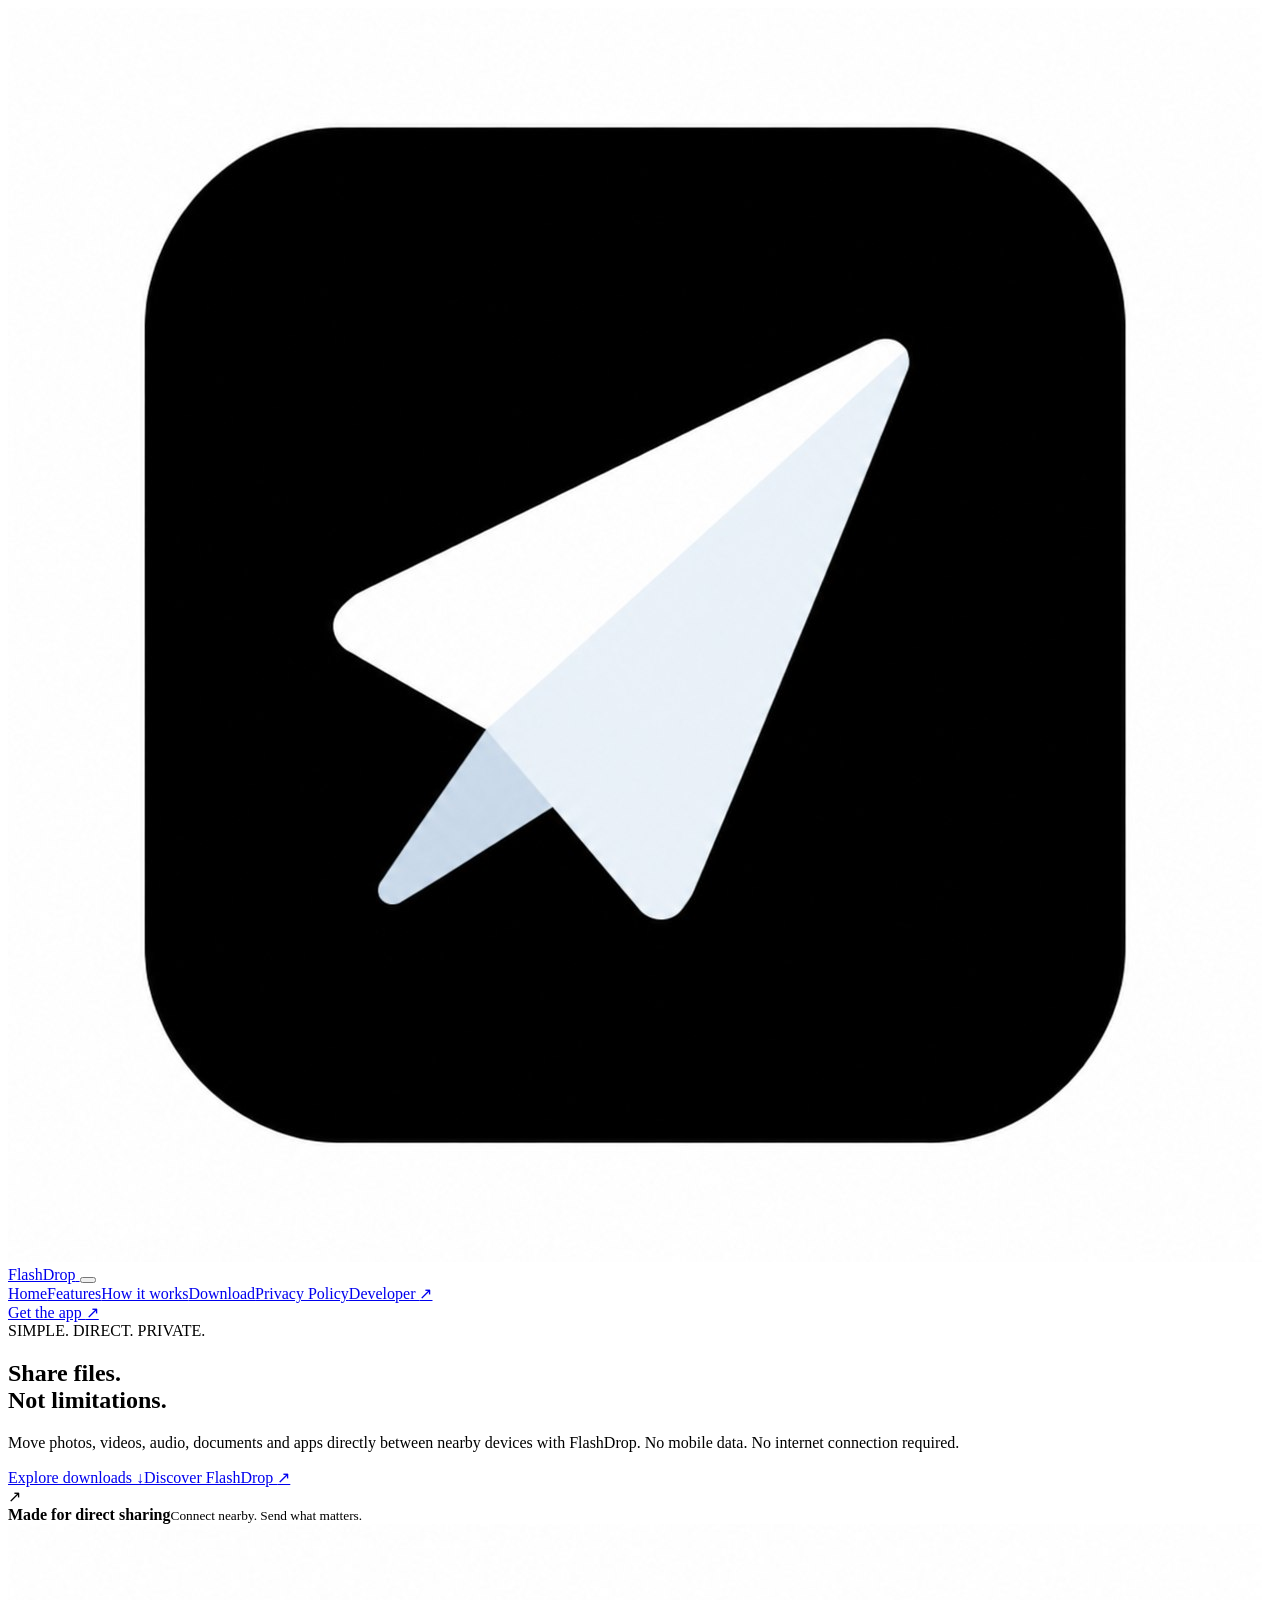
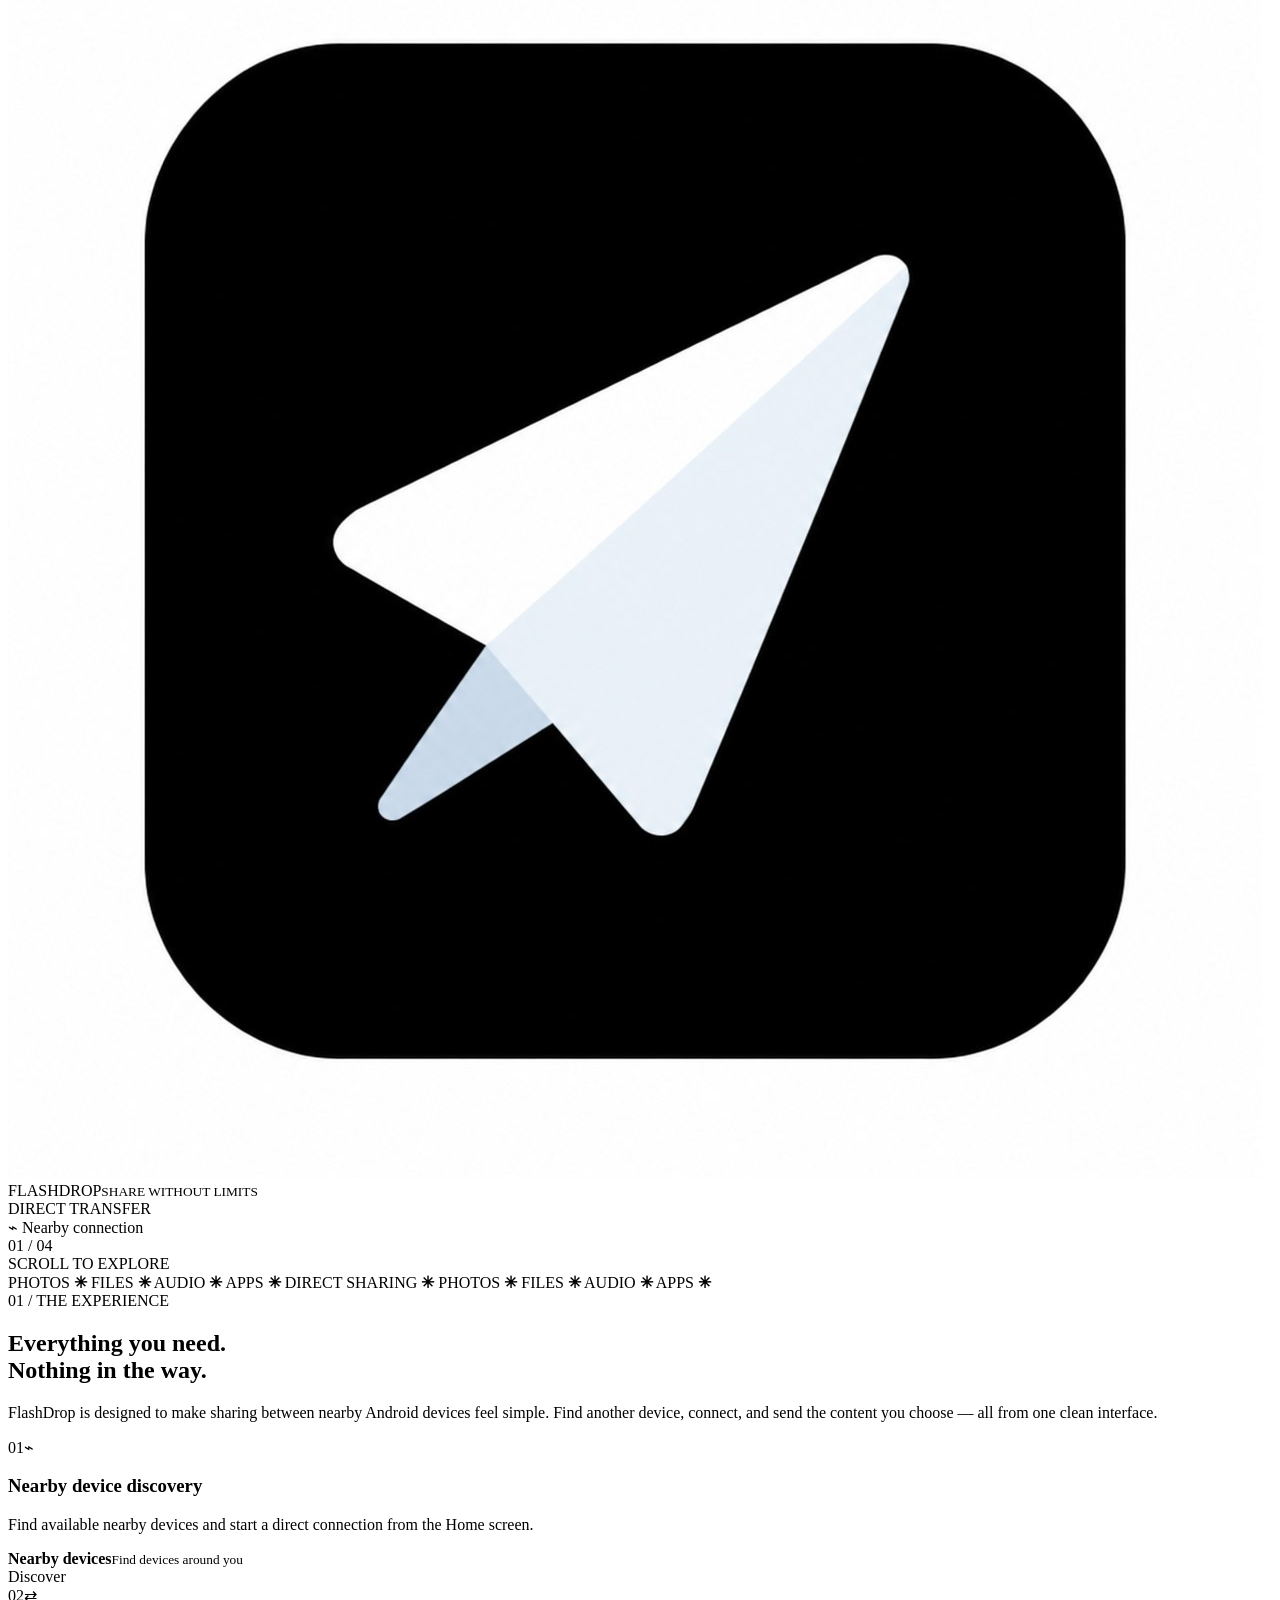
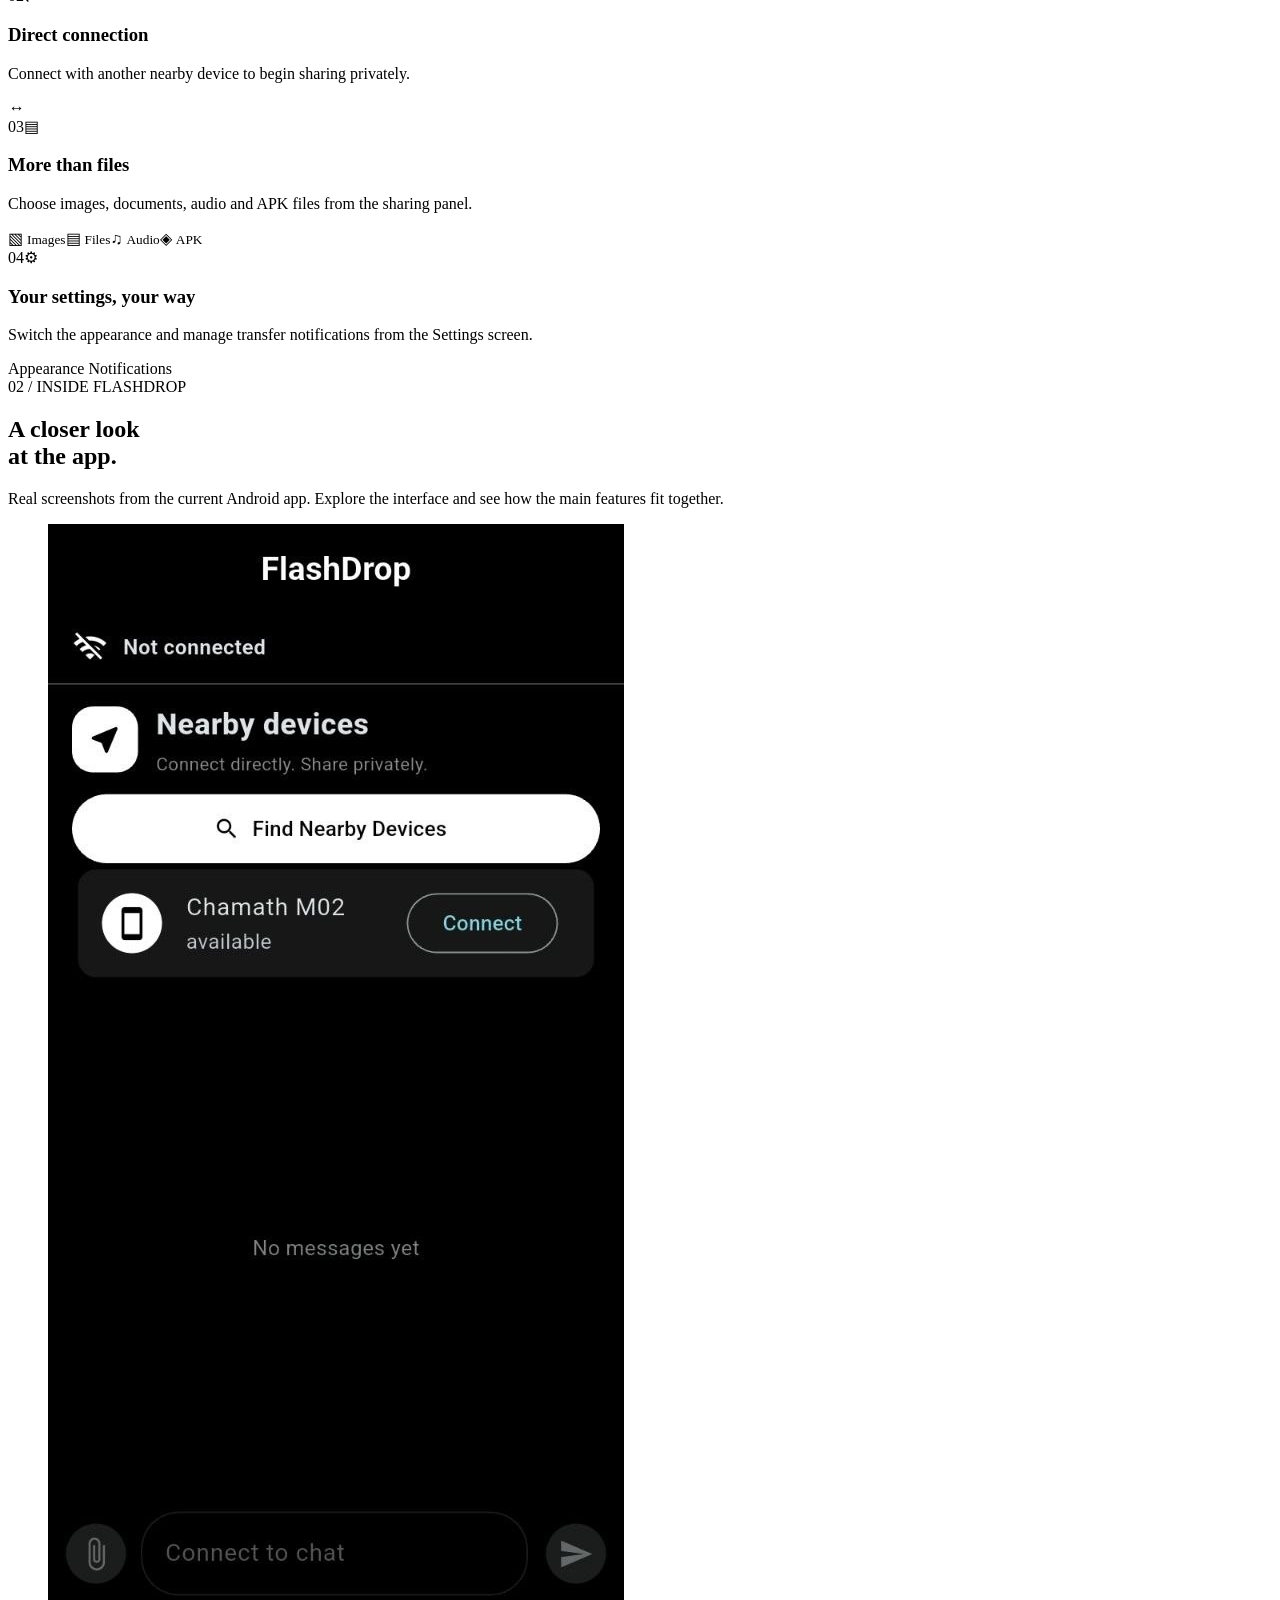
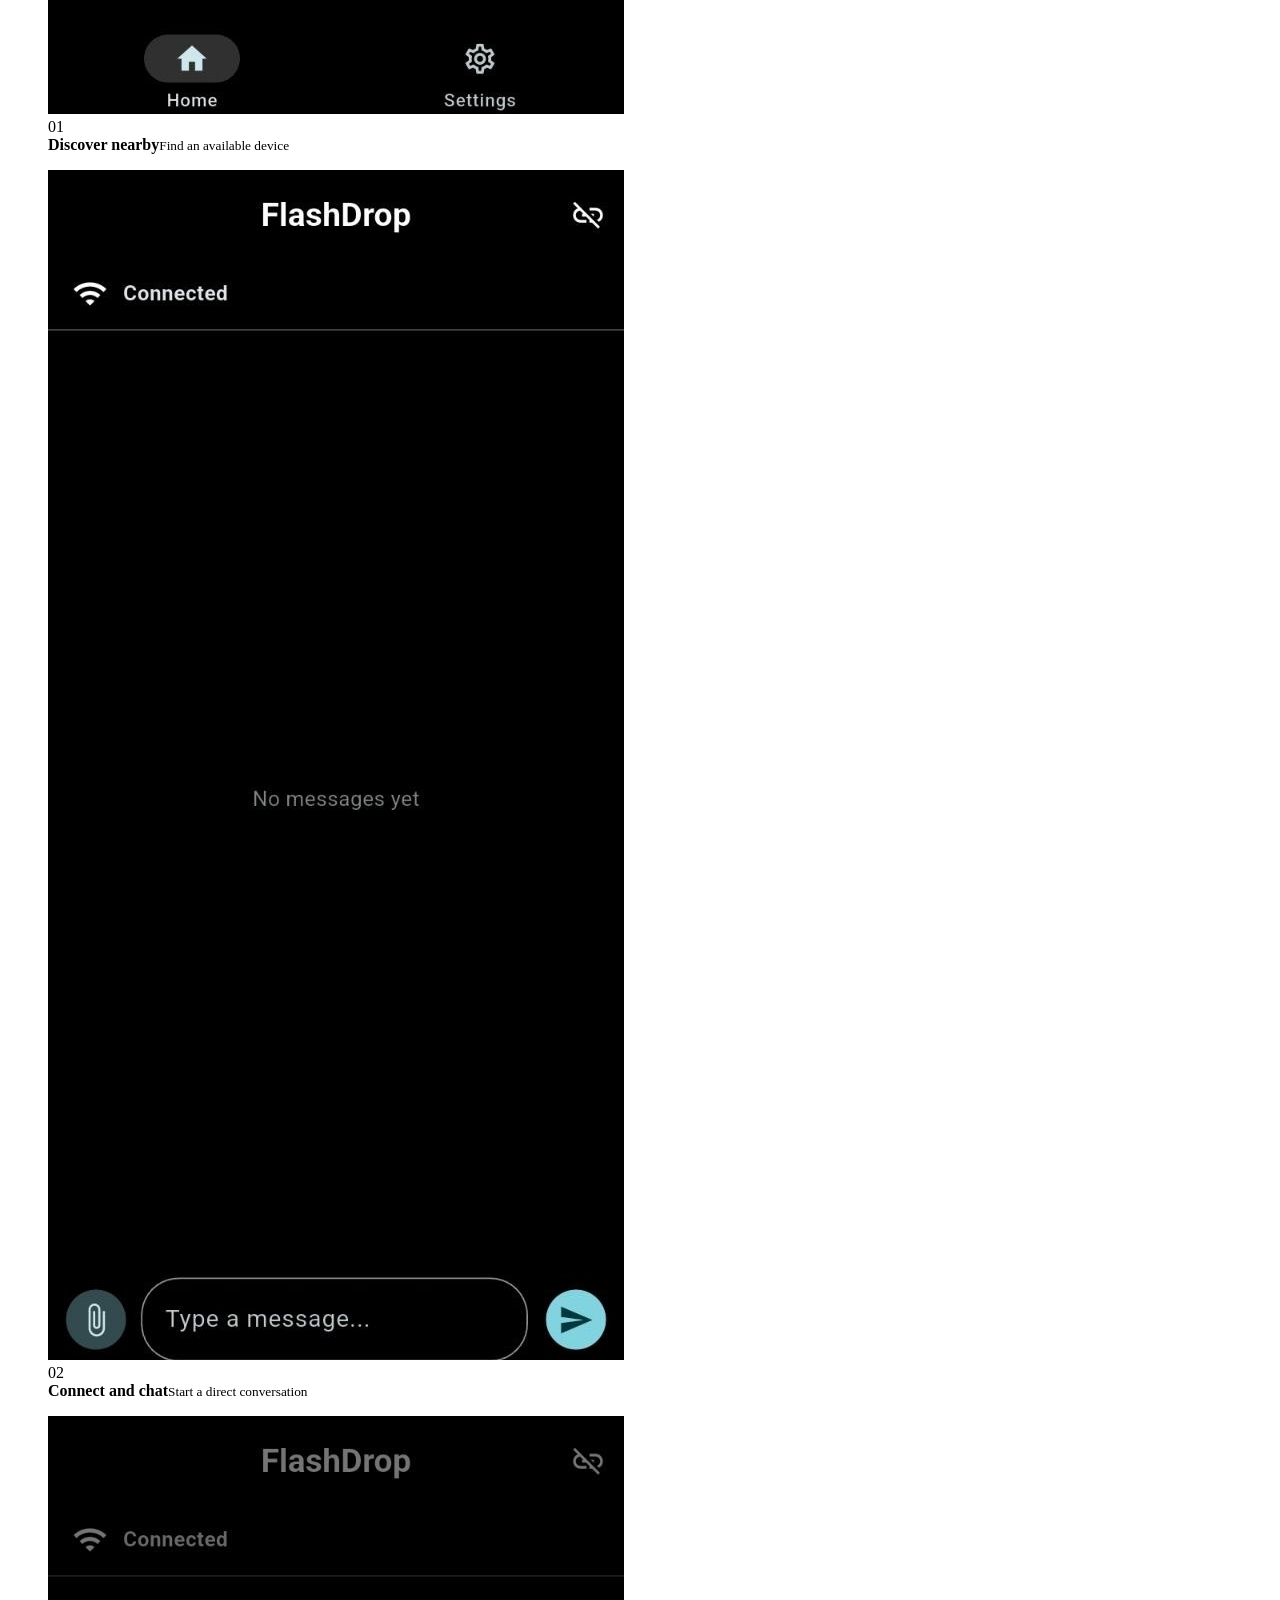
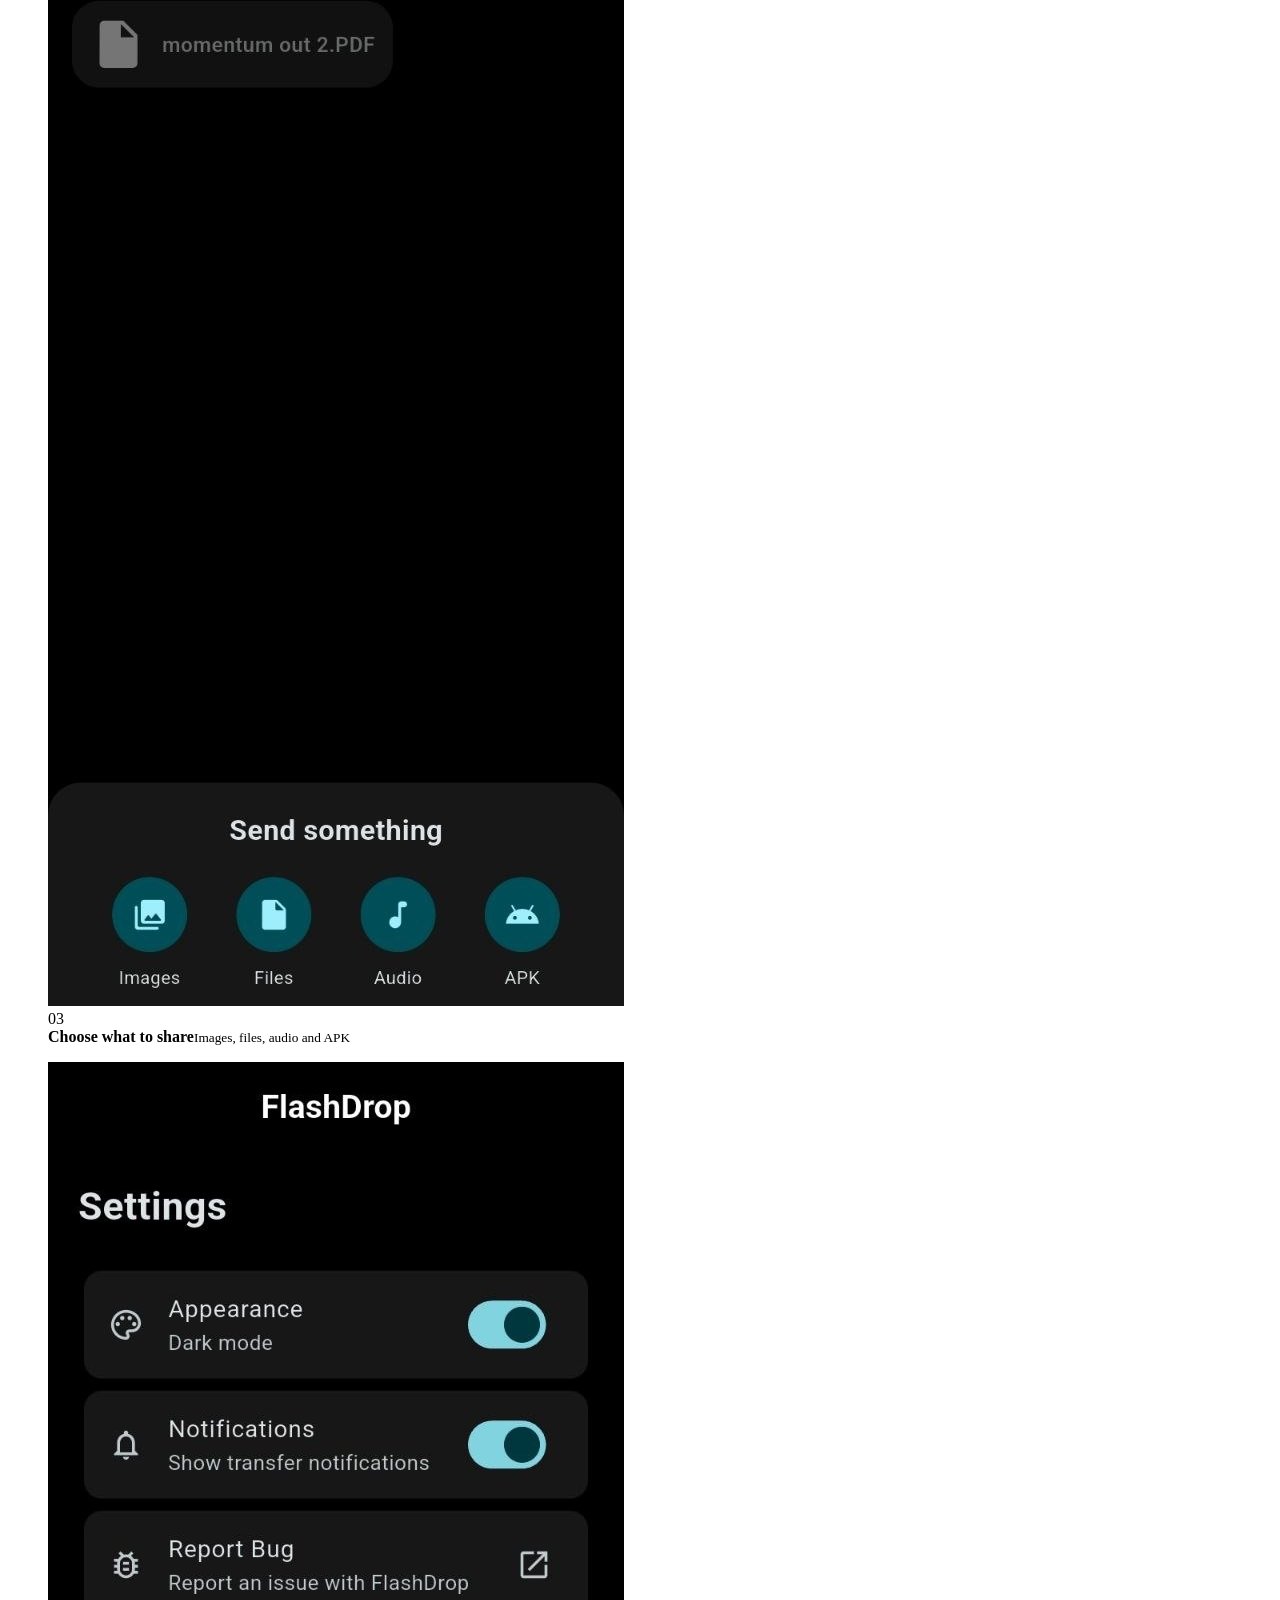
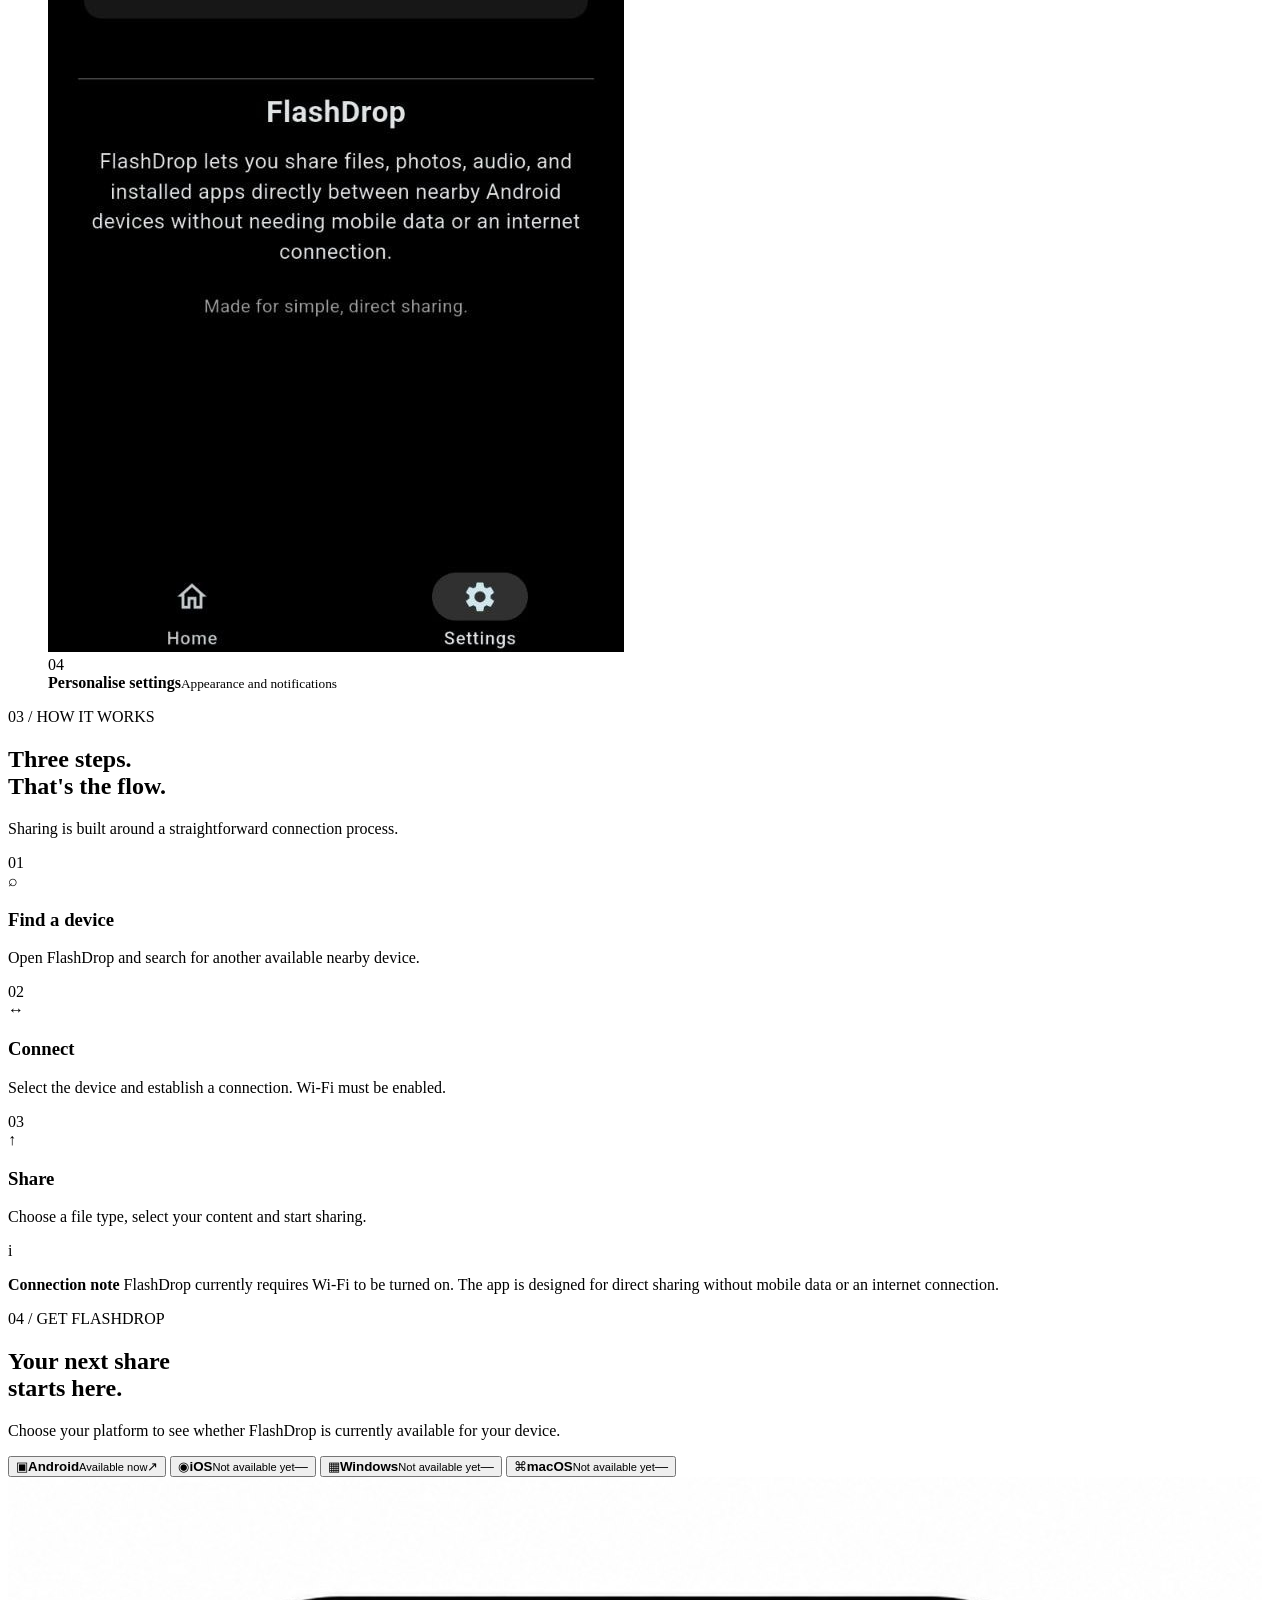
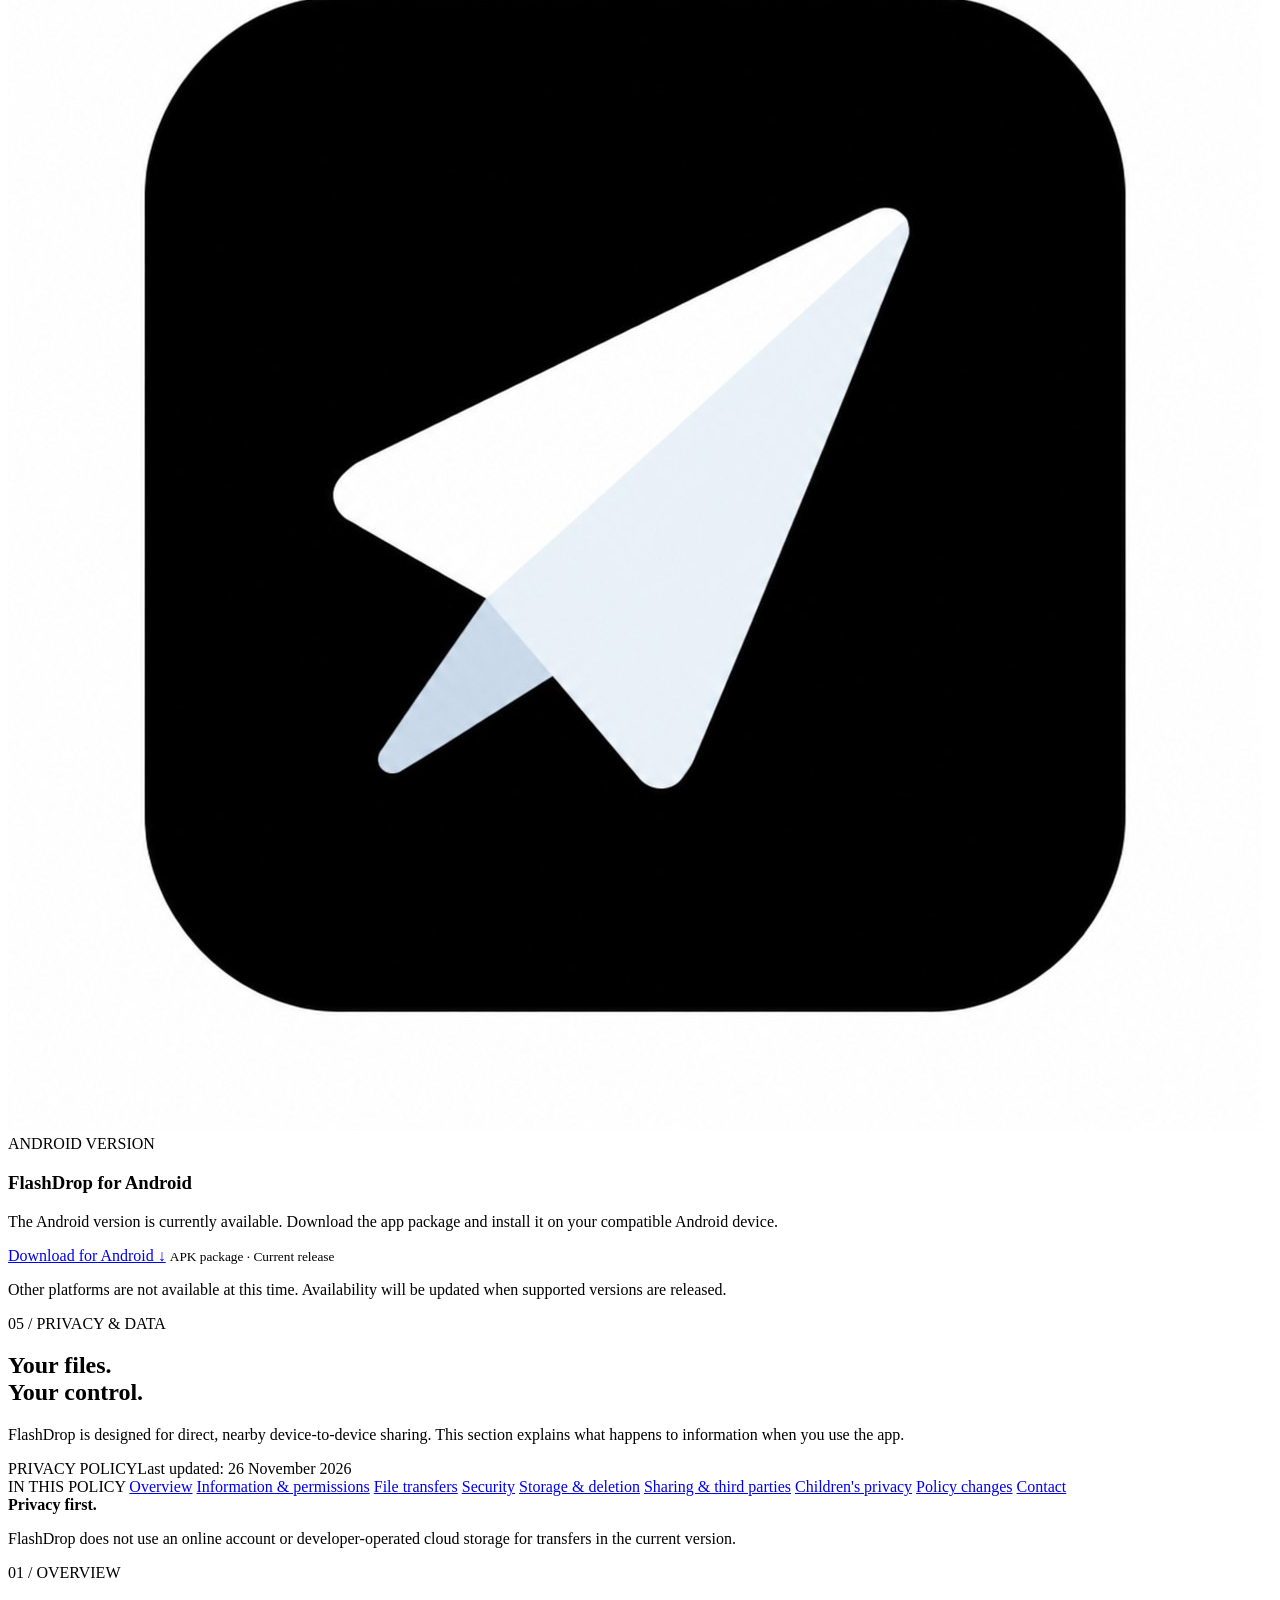
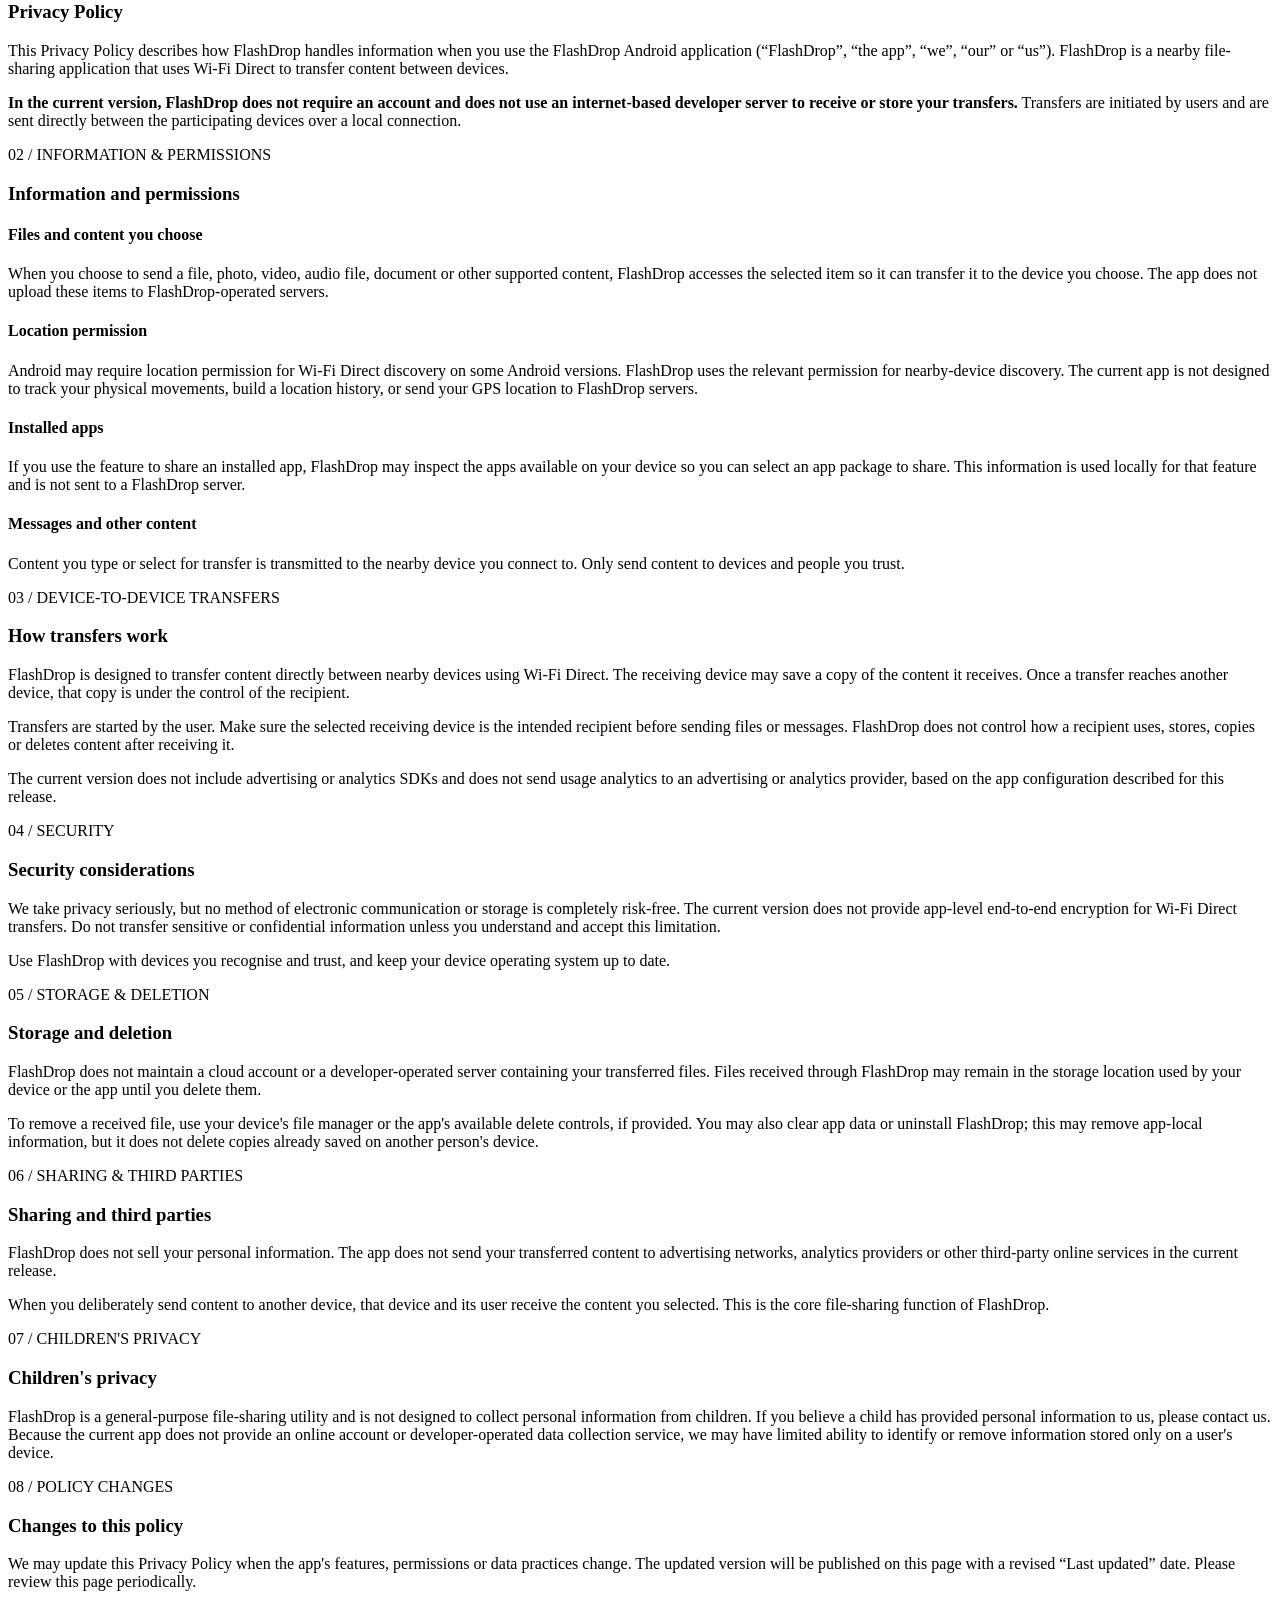
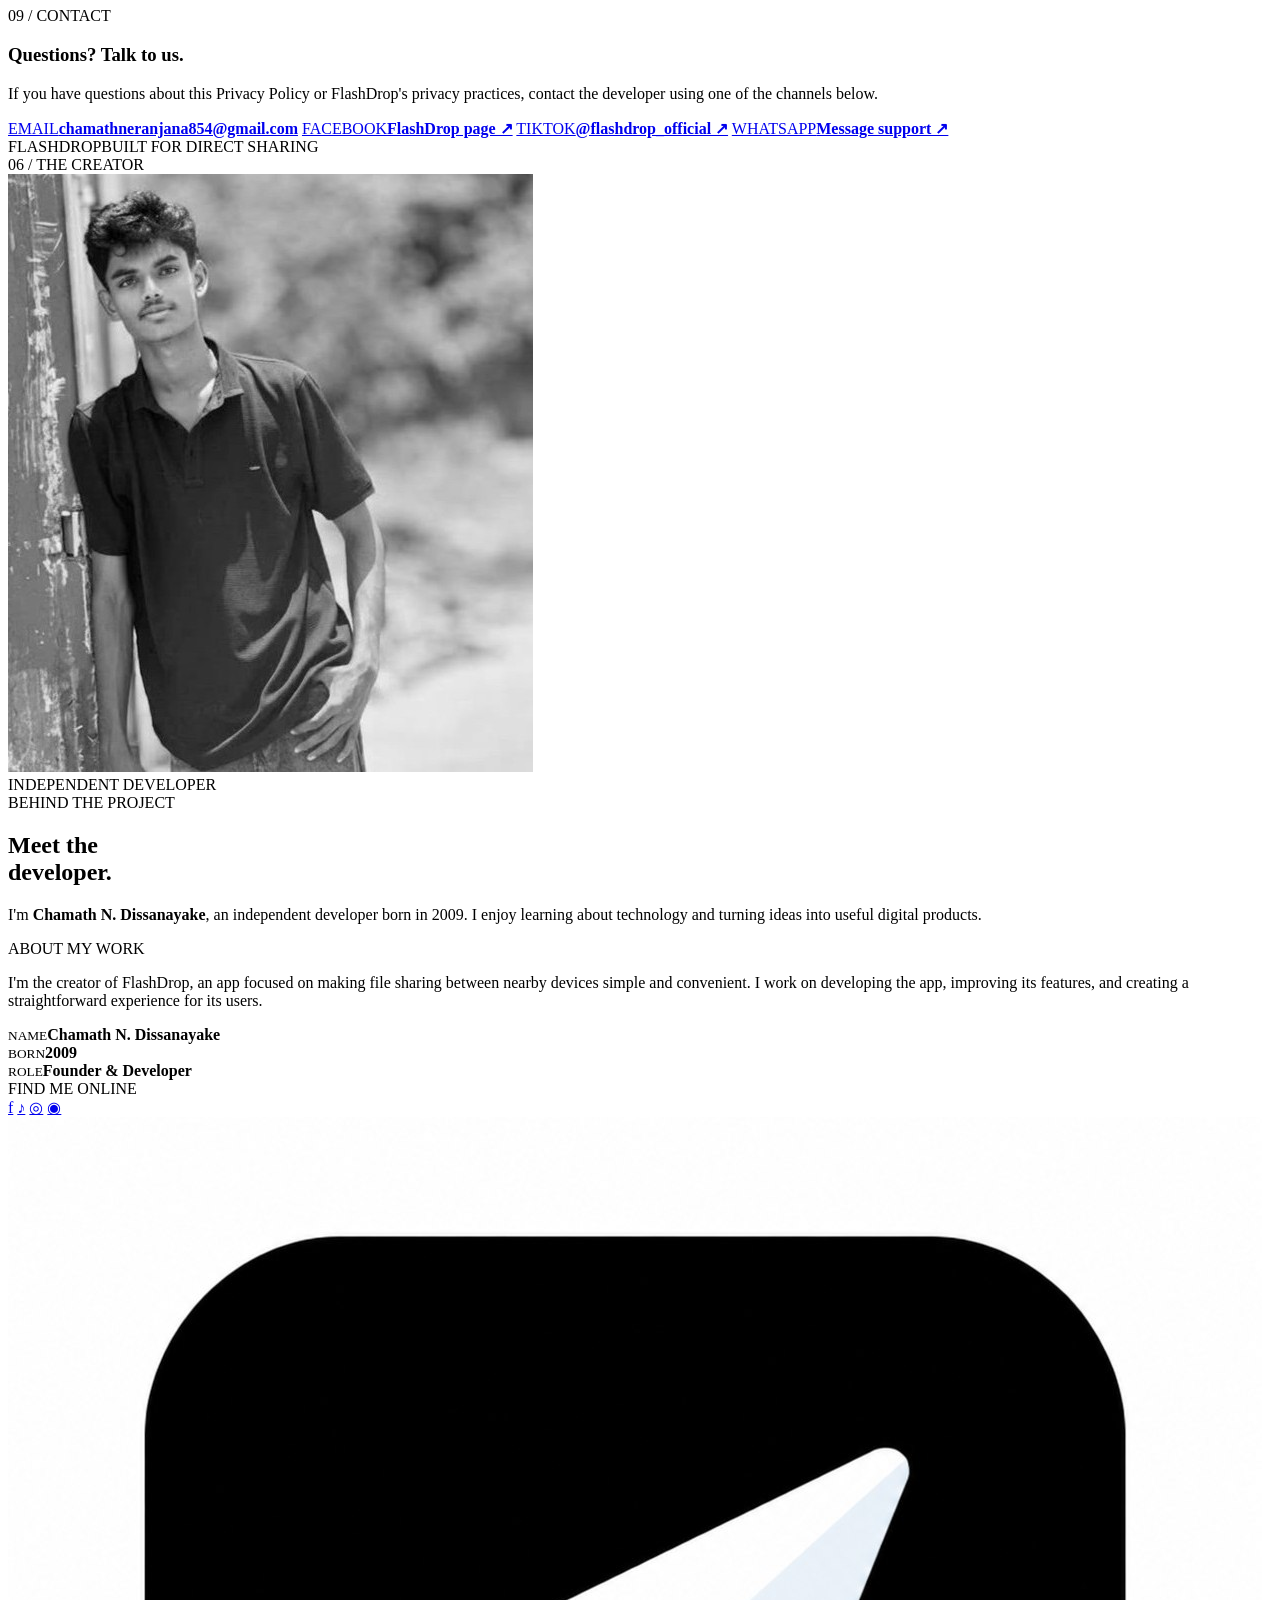
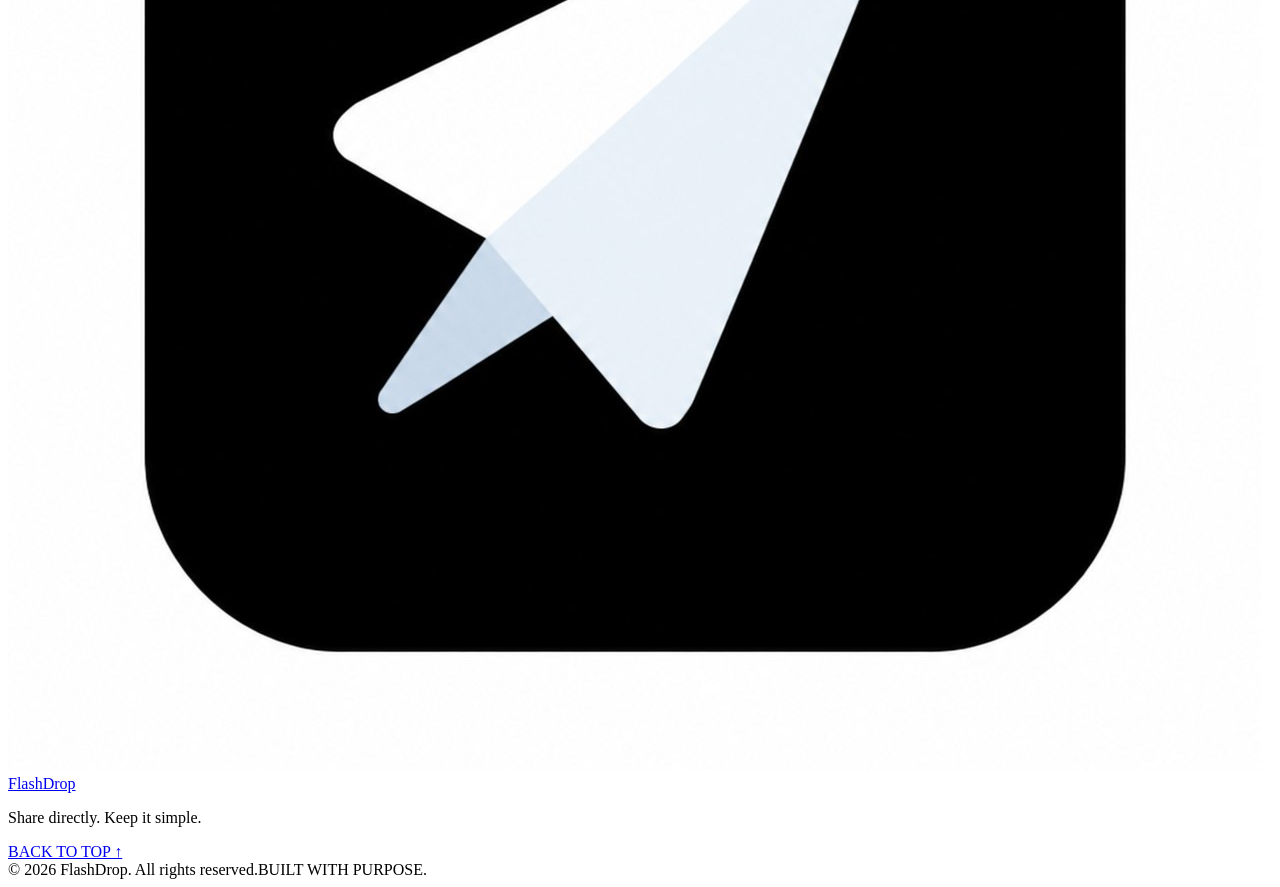
==== commit 0b7d176c: "Change download link from APK to ZIP format" ====
--- a/index.html
+++ b/index.html
@@ -99,7 +99,7 @@
             <div class="download-mark"><img src="assets/flashdrop-logo.jpg" alt=""></div>
             <div class="download-os-label">ANDROID VERSION</div><h3 id="download-title">FlashDrop for Android</h3>
             <p id="download-description">The Android version is currently available. Download the app package and install it on your compatible Android device.</p>
-            <a class="button button-light download-button" id="download-button" href="downloads/flashdrop-android.apk" download>Download for Android <span>↓</span></a>
+            <a class="button button-light download-button" id="download-button" href="downloads/flashdrop-android.zip" download>Download for Android <span>↓</span></a>
             <small class="download-footnote" id="download-footnote">APK package · Current release</small>
           </div>
         </div>
